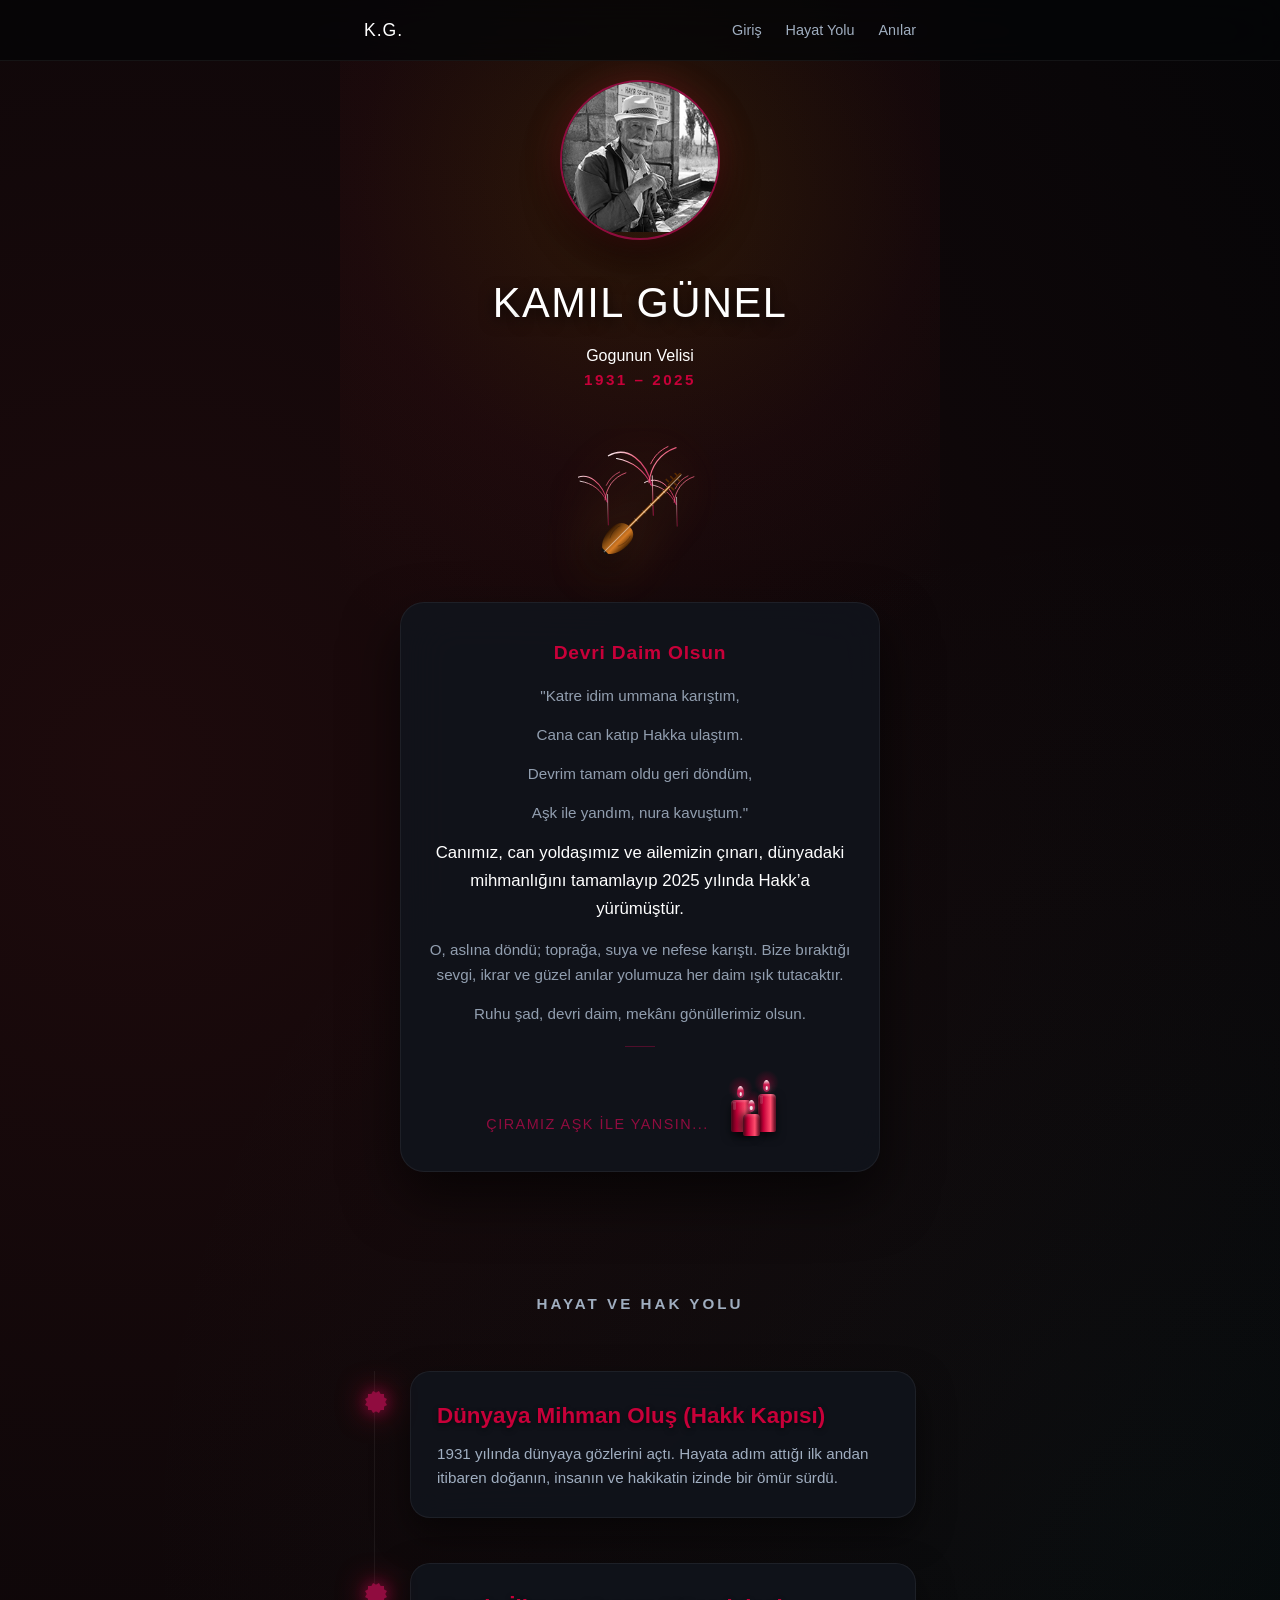
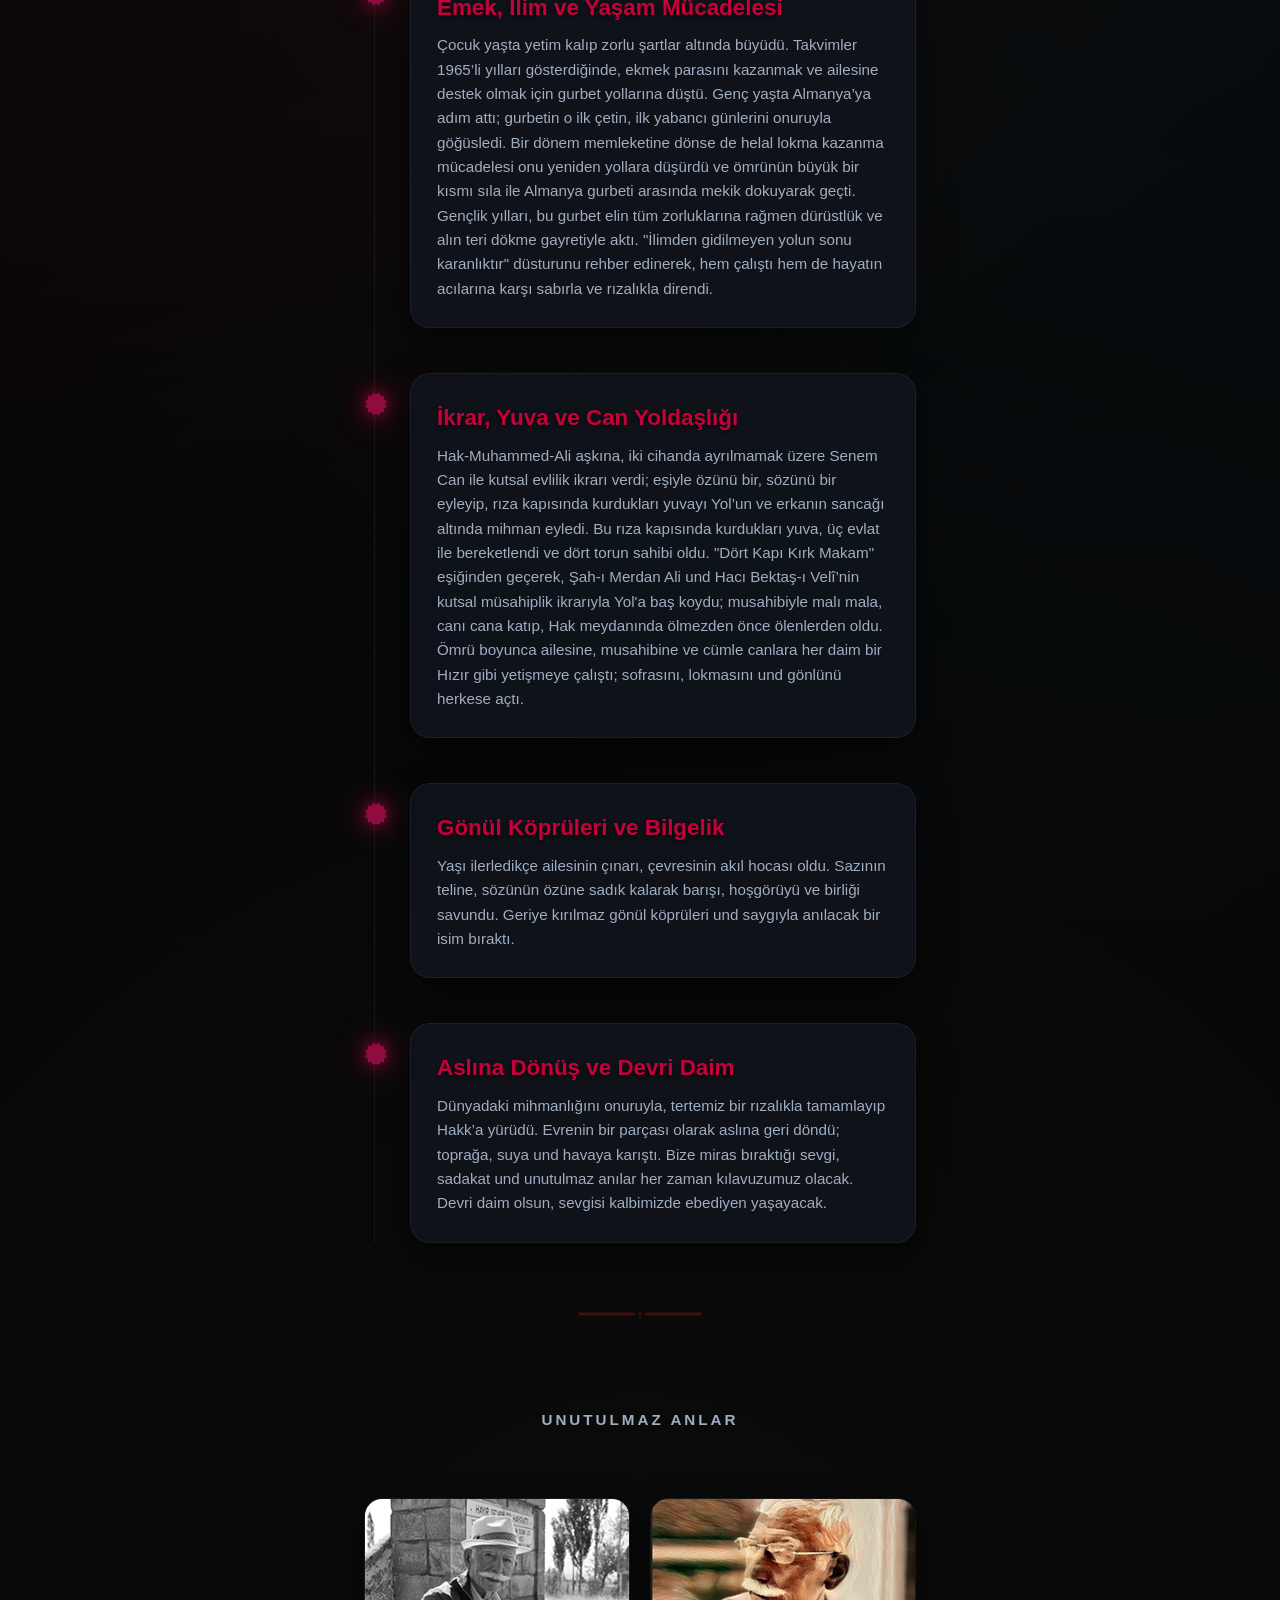
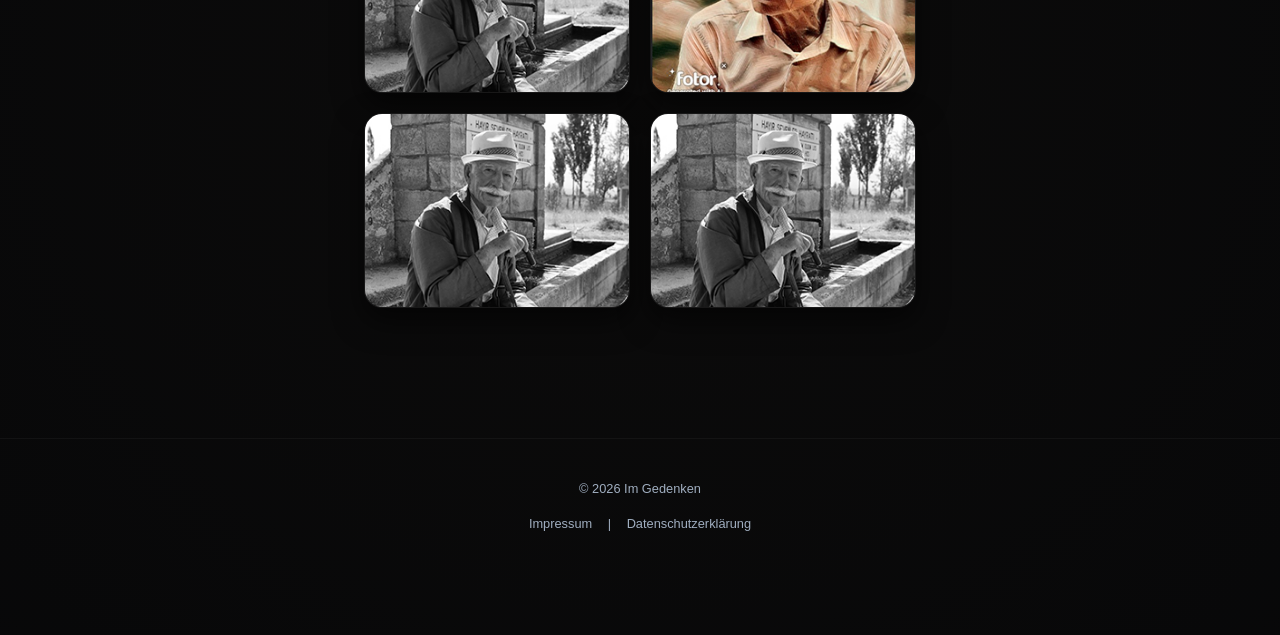
==== gedenken_kg_0203gogu/index.html @ 23360a20 "Add files via upload" ====
﻿<!DOCTYPE html>
<html lang="tr">
<head>
    <meta charset="UTF-8">
    <meta name="viewport" content="width=device-width, initial-scale=1.0">
    <meta name="robots" content="noindex, nofollow">
    <title>Devri Daim Olsun – K.G.</title>
    <link rel="stylesheet" href="style.css">
    <style type="text/css">
        .auto-style1 {
            object-fit: cover;
        }
    </style>
</head>
<body>

<!-- Neues, barrierefreies Navigationsmenü -->
<nav class="memorial-nav" aria-label="Ana Menü">
    <div class="nav-container">
        <!-- Das Logo / Name links -->
        <a href="#" class="nav-logo">K.G.</a>
        
        <!-- Der Menü-Button für Mobilgeräte (Drei Striche) -->
        <button class="menu-toggle" aria-label="Menüyü Aç/Kapat" aria-expanded="false" aria-controls="nav-menu">
            <span class="hamburger-bar"></span>
            <span class="hamburger-bar"></span>
            <span class="hamburger-bar"></span>
        </button>
        
        <!-- Die eigentlichen Menü-Links -->
        <ul id="nav-menu" class="nav-menu">
            <li><a href="#" onclick="closeMenu()">Giriş</a></li>
            <li><a href="#timeline-heading" onclick="closeMenu()">Hayat Yolu</a></li>
            <li><a href="#gallery-heading" onclick="closeMenu()">Anılar</a></li>
        </ul>
    </div>
</nav>

   <!-- Ambient-Light ist rein dekorativ -->
    <div class="cira-ambient-light" aria-hidden="true"></div>

    <header class="memorial-header">
        <div class="profile-frame">
            <img src="Bilder/baba_BW.jpg" alt="K.G.'nin siyah beyaz portre fotoğrafı" class="auto-style1" height="150" width="160">
        </div>
        <h1>K<span lang="de">AMIL </span>G<span lang="de">ÜNEL</span></h1>
		<p><span lang="de">Gogunun Velisi</span></p>
        <p class="dates" aria-label="Yaşam tarihleri: 1931 ile 2025 arası">1931 – 2025</p>

            <!-- HIERHER VERSCHOBEN: Grafik sitzt jetzt mit in der dunklen Box -->
            <div class="baqlama-3d-frame" aria-hidden="true" style="margin: 20px auto;">
              <svg viewBox="0 0 120 160" fill="none" stroke="currentColor" stroke-linecap="round" stroke-linejoin="round">
                <!-- 1. TURNALAR -->
                <g>
                  <g transform="translate(-8, 38) scale(0.4)">
                    <path d="M 10 30 C 45 10, 80 40, 90 85" stroke="url(#kranich-rot-weiss)" stroke-width="2.5" />
                    <path d="M 90 85 C 75 55, 55 40, 25 35" stroke="url(#kranich-rot-weiss)" stroke-width="2" />
                    <path d="M 85 80 C 88 50, 105 25, 135 15" stroke="url(#kranich-rot-weiss)" stroke-width="2" />
                    <path d="M 120 13 C 105 20, 95 30, 88 45" stroke="url(#kranich-rot-weiss)" stroke-width="1.8" />
                    <path d="M 86 65 L 86 145" stroke="url(#kranich-rot-weiss)" stroke-width="2" />
                    <path d="M 91 67 L 93 140" stroke="url(#kranich-rot-weiss)" stroke-width="1.5" />
                  </g>
                  <g transform="translate(60, 42) scale(0.38)">
                    <path d="M 10 30 C 45 10, 80 40, 90 85" stroke="url(#kranich-rot-weiss)" stroke-width="2.5" />
                    <path d="M 90 85 C 75 55, 55 40, 25 35" stroke="url(#kranich-rot-weiss)" stroke-width="2" />
                    <path d="M 85 80 C 88 50, 105 25, 135 15" stroke="url(#kranich-rot-weiss)" stroke-width="2" />
                    <path d="M 120 13 C 105 20, 95 30, 88 45" stroke="url(#kranich-rot-weiss)" stroke-width="1.8" />
                    <path d="M 86 65 L 86 145" stroke="url(#kranich-rot-weiss)" stroke-width="2" />
                    <path d="M 91 67 L 93 140" stroke="url(#kranich-rot-weiss)" stroke-width="1.5" />
                  </g>
                  <g transform="translate(24, 12) scale(0.52)">
                    <path d="M 10 30 C 45 10, 80 40, 90 85" stroke="url(#kranich-rot-weiss)" stroke-width="2.5" />
                    <path d="M 90 85 C 75 55, 55 40, 25 35" stroke="url(#kranich-rot-weiss)" stroke-width="2" />
                    <path d="M 85 80 C 88 50, 105 25, 135 15" stroke="url(#kranich-rot-weiss)" stroke-width="2" />
                    <path d="M 120 13 C 105 20, 95 30, 88 45" stroke="url(#kranich-rot-weiss)" stroke-width="1.8" />
                    <path d="M 86 65 L 86 145" stroke="url(#kranich-rot-weiss)" stroke-width="2" />
                    <path d="M 91 67 L 93 140" stroke="url(#kranich-rot-weiss)" stroke-width="1.5" />
                  </g>
                </g>
                <!-- 2. CURA-HAUPTGRUPPE -->
                <g class="saz-body-group" transform="rotate(45 60 85)">
                  <g class="saz-neck-3d">
                    <rect x="58.5" y="45" width="3" height="55" fill="url(#wood-neck-grad)" stroke="none" />
                    <line x1="58.5" y1="53" x2="61.5" y2="53" stroke="rgba(255,255,255,0.4)" stroke-width="0.8" />
                    <line x1="58.5" y1="61" x2="61.5" y2="61" stroke="rgba(255,255,255,0.4)" stroke-width="0.8" />
                    <line x1="58.5" y1="70" x2="61.5" y2="70" stroke="rgba(255,255,255,0.4)" stroke-width="0.8" />
                    <line x1="58.5" y1="80" x2="61.5" y2="80" stroke="rgba(255,255,255,0.4)" stroke-width="0.8" />
                    <line x1="58.5" y1="91" x2="61.5" y2="91" stroke="rgba(255,255,255,0.4)" stroke-width="0.8" />
                  </g>
                  <g class="saz-head-3d">
                    <path d="M58 30c0.3-0.8 1.5-0.8 1.8 0l0.2 15h-2z" fill="url(#wood-dark-grad)" stroke="none" />
                    <path d="M55 33h3M54 38h3M53 43h3M63 35h-3M64 40h-3M65 45h-3" stroke="var(--rubin-red)" stroke-width="1.5" />
                  </g>
                  <path class="saz-tekne-3d" d="M60 100c-6 0-11.5 4-11.5 14s4.5 20 11.5 20 11.5-10 11.5-20-4.5-14-11.5-14z" fill="url(#wood-body-grad)" stroke="none" />
                  <g class="saz-segments" stroke="rgba(0,0,0,0.35)" stroke-width="0.6">
                    <path d="M53 106c-1.5 3-1.5 10 1.5 15" />
                    <path d="M67 106c1.5 3 1.5 10-1.5 15" />
                  </g>
                  <path class="saz-bridge-3d" d="M57 134h6" stroke="#111111" stroke-width="2" />
                  <g class="saz-strings" stroke="rgba(255, 255, 255, 0.7)" stroke-width="0.35">
                    <line x1="59.7" y1="30" x2="59.7" y2="134" />
                    <line x1="60.0" y1="30" x2="60.0" y2="134" opacity="0.9" />
                    <line x1="60.3" y1="30" x2="60.3" y2="134" />
                  </g>
                </g>
                <!-- 3. GRADIENTS-DEFINITIONEN -->
                <defs>
                  <linearGradient id="kranich-rot-weiss" x1="0%" y1="0%" x2="100%" y2="100%">
                    <stop offset="0%" stop-color="#ffffff" stop-opacity="1" /> 
                    <stop offset="40%" stop-color="#ff6b8b" stop-opacity="0.95" />  
                    <stop offset="100%" stop-color="#a8134a" stroke-opacity="0.9" /> 
                  </linearGradient>
                  <linearGradient id="wood-body-grad" x1="0%" y1="0%" x2="100%" y2="0%">
                    <stop offset="0%" stop-color="#301500" />
                    <stop offset="30%" stop-color="#8a4f13" />
                    <stop offset="65%" stop-color="#d97d24" />
                    <stop offset="100%" stop-color="#4a2400" />
                  </linearGradient>
                  <linearGradient id="wood-neck-grad" x1="0%" y1="0%" x2="100%" y2="0%">
                    <stop offset="0%" stop-color="#5c2c00" />
                    <stop offset="50%" stop-color="#e08b34" />
                    <stop offset="100%" stop-color="#381a00" />
                  </linearGradient>
                  <linearGradient id="wood-dark-grad" x1="0%" y1="0%" x2="100%" y2="0%">
                    <stop offset="0%" stop-color="#1f0a00" />
                    <stop offset="100%" stop-color="#6e3b07" />
                  </linearGradient>
                </defs>
              </svg>
            </div>

      
		<blockquote class="alevi-quote-box">
            <p class="quote-title">Devri Daim Olsun</p>
             <p class="quote-text sub">"Katre idim ummana karıştım,</p>
             <p class="quote-text sub">Cana can katıp Hakka ulaştım.</p>
             <p class="quote-text sub">Devrim tamam oldu geri döndüm,</p>
             <p class="quote-text sub">Aşk ile yandım, nura kavuştum."</p>
             <p class="quote-text">Canımız, can yoldaşımız ve ailemizin çınarı, dünyadaki mihmanlığını tamamlayıp 2025 yılında Hakk’a yürümüştür.</p>
            <p class="quote-text sub">O, aslına döndü; toprağa, suya ve nefese karıştı. Bize bıraktığı sevgi, ikrar ve güzel anılar yolumuza her daim ışık tutacaktır.</p>
            <p class="quote-text sub">Ruhu şad, devri daim, mekânı gönüllerimiz olsun.</p>
            <div class="quote-divider-line" aria-hidden="true"></div>
            <div class="quote-footer-wrapper">
                <span class="quote-footer">Çıramız aşk ile yansın...</span>
                
                <!-- Kerzen sind rein visuell -->
                <div class="triple-cira-container" aria-hidden="true">
                    <div class="cira-candle candle-back-left">
                        <div class="candle-halo"></div>
                        <div class="candle-flame"></div>
                        <div class="candle-wick"></div>
                        <div class="candle-body"><div class="wax-drip"></div></div>
                    </div>
                    <div class="cira-candle candle-back-right">
                        <div class="candle-halo"></div>
                        <div class="candle-flame"></div>
                        <div class="candle-wick"></div>
                        <div class="candle-body"><div class="wax-drip"></div></div>
                    </div>
                    <div class="cira-candle candle-front">
                        <div class="candle-halo"></div>
                        <div class="candle-flame"></div>
                        <div class="candle-wick"></div>
                        <div class="candle-body"></div>
                    </div>
                </div>
            </div>
        </blockquote>
    </header>

    <main class="container">
        <section class="section" aria-labelledby="timeline-heading">
            <h2 id="timeline-heading">Hayat ve Hak yolu</h2>
            <div class="timeline">
                
                <!-- 1. Station -->
                <div class="timeline-item">
                    <div class="12-imam-star" aria-hidden="true"></div>
                    <div class="timeline-year">Dünyaya Mihman Oluş (Hakk Kapısı)</div>
                    <div class="timeline-content">
                        <h3></h3>
                        <p>1931 yılında dünyaya gözlerini açtı. Hayata adım attığı ilk andan itibaren doğanın, insanın ve hakikatin izinde bir ömür sürdü.</p>
                    </div>
                </div>
                
               <!-- 2. Station: Jugend, Werte & Aufbruch  -->
                <div class="timeline-item">
                    <div class="12-imam-star" aria-hidden="true"></div>
                    <div class="timeline-year">Emek, İlim ve Yaşam Mücadelesi</div>
                    <div class="timeline-content">
                        <h3></h3>
                        <p>Çocuk yaşta yetim kalıp zorlu şartlar altında büyüdü. Takvimler 1965’li yılları gösterdiğinde, ekmek parasını kazanmak ve ailesine destek olmak için gurbet yollarına düştü. Genç yaşta Almanya’ya adım attı; gurbetin o ilk çetin, ilk yabancı günlerini onuruyla göğüsledi. Bir dönem memleketine dönse de helal lokma kazanma mücadelesi onu yeniden yollara düşürdü ve ömrünün büyük bir kısmı sıla ile Almanya gurbeti arasında mekik dokuyarak geçti. Gençlik yılları, bu gurbet elin tüm zorluklarına rağmen dürüstlük ve alın teri dökme gayretiyle aktı. "İlimden gidilmeyen yolun sonu karanlıktır" düsturunu rehber edinerek, hem çalıştı hem de hayatın acılarına karşı sabırla ve rızalıkla direndi.</p>
                    </div>
                </div>

                 <!-- 3. Station: Ehe & Familie  -->
                <div class="timeline-item">
                    <div class="12-imam-star" aria-hidden="true"></div>
                    <div class="timeline-year">İkrar, Yuva ve Can Yoldaşlığı</div>
                    <div class="timeline-content">
                        <h3></h3>
                        <p>Hak-Muhammed-Ali aşkına, iki cihanda ayrılmamak üzere Senem Can ile kutsal evlilik ikrarı verdi; eşiyle özünü bir, sözünü bir eyleyip, rıza kapısında kurdukları yuvayı Yol’un ve erkanın sancağı altında mihman eyledi. Bu rıza kapısında kurdukları yuva, üç evlat ile bereketlendi <span lang="de">ve dört torun sahibi oldu</span>. "Dört Kapı Kırk Makam" eşiğinden geçerek, Şah-ı Merdan Ali und Hacı Bektaş-ı Velî’nin kutsal müsahiplik ikrarıyla Yol'a baş koydu; musahibiyle malı mala, canı cana katıp, Hak meydanında ölmezden önce ölenlerden oldu. Ömrü boyunca ailesine, musahibine ve cümle canlara her daim bir Hızır gibi yetişmeye çalıştı; sofrasını, lokmasını und gönlünü herkese açtı.</p>
                    </div>
                </div>
                
                <!-- 4. Station: Das Alter & Weisheit -->
                <div class="timeline-item">
                    <div class="12-imam-star" aria-hidden="true"></div>
                    <div class="timeline-year">Gönül Köprüleri ve Bilgelik</div>
                    <div class="timeline-content">
                        <h3></h3>
                        <p>Yaşı ilerledikçe ailesinin çınarı, çevresinin akıl hocası oldu. Sazının teline, sözünün özüne sadık kalarak barışı, hoşgörüyü ve birliği savundu. Geriye kırılmaz gönül köprüleri und saygıyla anılacak bir isim bıraktı.</p>
                    </div>
                </div>

                <!-- 5. Station: Abschied / Heimkehr -->
                <div class="timeline-item">
                    <div class="12-imam-star" aria-hidden="true"></div>
                    <div class="timeline-year">Aslına Dönüş ve Devri Daim</div>
                    <div class="timeline-content">
                        <h3></h3>
                        <p>Dünyadaki mihmanlığını onuruyla, tertemiz bir rızalıkla tamamlayıp Hakk’a yürüdü. Evrenin bir parçası olarak aslına geri döndü; toprağa, suya und havaya karıştı. Bize miras bıraktığı sevgi, sadakat und unutulmaz anılar her zaman kılavuzumuz olacak. Devri daim olsun, sevgisi kalbimizde ebediyen yaşayacak.</p>
                    </div>
                </div>

            </div>
        </section>

        <!-- Für Screenreader ausgeblendet -->
        <div class="zulfikar-divider" aria-hidden="true">
            <svg viewBox="0 0 100 10" fill="currentColor">
                <path d="M5 4h40l2 1-2 1H5l2-1-2-1zm90 0H55l-2 1 2 1h40l-2-1 2-1zM50 2l1 3-1 3-1-3 1-3z"/>
            </svg>
        </div>

        <section class="section" aria-labelledby="gallery-heading">
            <h2 id="gallery-heading">Unutulmaz Anlar</h2>
            <div class="gallery">
                <img src="Bilder/baba_BW.jpg" alt="K.G.'nin portrait fotoğrafı" width="300" height="260" onclick="openLightbox(this.src)" role="button" tabindex="0" loading="lazy">
                <img src="Bilder/baba_profil.jpg" alt="Aile albümünden bir hatıra fotoğrafı" width="300" height="260" onclick="openLightbox(this.src)" role="button" tabindex="0" loading="lazy">
                <img src="Bilder/baba_BW.jpg" alt="K.G.'nin bir diğer anı fotoğrafı" width="300" height="260" onclick="openLightbox(this.src)" role="button" tabindex="0" loading="lazy">
                <img src="Bilder/baba_BW.jpg" alt="Gülümserken çekilmiş bir fotoğrafı" width="300" height="260" onclick="openLightbox(this.src)" role="button" tabindex="0" loading="lazy">
            </div>
        </section>
    </main>

    <!-- Lightbox für die Galeriebilder -->
    <div id="lightbox" class="lightbox" onclick="closeLightbox()" role="dialog" aria-hidden="true">
        <span class="close-btn" role="button" aria-label="Schließen">&times;</span>
        <img id="lightbox-img" src="" alt="Großansicht des Fotos">
    </div>

    <!-- Fußzeile -->
    <footer class="memorial-footer">
        <p>&copy; 2026 Im Gedenken</p>
        <div class="footer-links">
            <a href="impressum.html">Impressum</a> | <a href="datenschutz.html">Datenschutzerklärung</a>
        </div>
    </footer>

    <!-- Einbindung der JS-Steuerung für Mobilmenü & Lightbox -->
    <script src="script.js"></script>

</body>
</html>
---- gedenken_kg_0203gogu/style.css ----
﻿/* ==========================================================================
   1. GLOBALE VARIABLEN & BASICS (Kosmisches Seelenlicht-Konzept)
   ========================================================================== */
:root {
    --bg-deep: #040507;        /* Unendlicher Raum / Kosmos */
    --text-light: #ffffff;     /* Reines Seelenlicht */
    --text-grey: #a0aec0;      /* Ash-Grey */
    --rubin-red: #900c3f;      /* Würdevolles, tiefes Weinrot (Burgunder) */
    --cira-gold: #c70039;      /* Glühendes Dunkelrot */
    --card-bg-fixed: rgba(16, 20, 28, 0.88);
    --border-fixed: rgba(255, 255, 255, 0.06);
}

* { 
    box-sizing: border-box; 
    margin: 0; 
    padding: 0; 
}

body {
    font-family: -apple-system, BlinkMacSystemFont, "Segoe UI", Roboto, sans-serif;
    background-color: var(--bg-deep);
    background-image: 
        radial-gradient(circle at 10% 20%, rgba(211, 47, 47, 0.12) 0%, transparent 45%),   
        radial-gradient(circle at 90% 40%, rgba(49, 151, 149, 0.05) 0%, transparent 40%),  
        radial-gradient(circle at 50% 85%, rgba(156, 124, 85, 0.05) 0%, transparent 50%);  
    color: var(--text-light);
    line-height: 1.6;
    padding-bottom: 60px;
    overflow-x: hidden;
    -webkit-font-smoothing: antialiased;
}

.container { 
    max-width: 600px; 
    margin: 0 auto; 
    padding: 0 24px; 
}

/* Hintergrund-Glühen */
.cira-ambient-light {
    position: absolute; 
    top: 0; 
    left: 50%; 
    transform: translateX(-50%); 
    width: 100%; 
    max-width: 600px; 
    height: 750px;
    background: radial-gradient(circle at 50% 25%, rgba(255, 145, 0, 0.12) 0%, rgba(211, 47, 47, 0.05) 45%, transparent 80%);
    pointer-events: none; 
    z-index: 0; 
    animation: ciraFlameBreathe 4s infinite alternate ease-in-out;
}

@keyframes ciraFlameBreathe {
    0% { opacity: 0.75; }
    100% { opacity: 1; }
}

/* ==========================================================================
   2. MEMORIAL HEADER & PROFILE
   ========================================================================== */
.memorial-header { 
    text-align: center; 
    padding: 80px 24px 40px; 
    position: relative; 
    z-index: 1; 
}

.profile-frame {
    width: 160px; 
    height: 160px; 
    margin: 0 auto 30px; 
    border-radius: 50%; 
    overflow: hidden; 
    border: 2px solid var(--rubin-red);
    box-shadow: 0 0 35px rgba(211, 47, 47, 0.3), 0 15px 35px rgba(0,0,0,0.9);
}

.profile-img { 
    width: 100%; 
    height: 100%; 
    object-fit: cover; 
}

h1 { 
    font-size: 2.6rem; 
    font-weight: 300; 
    letter-spacing: 1.5px; 
    margin-bottom: 6px; 
    text-shadow: 0 4px 15px rgba(0,0,0,0.8); 
}

.dates { 
    font-size: 0.95rem; 
    color: var(--cira-gold); 
    font-weight: 600; 
    letter-spacing: 2.5px; 
    margin-bottom: 35px; 
    text-transform: uppercase; 
}

/* ==========================================================================
   3. SAZ-SKIZZE (BAĞLAMA) PLASTISCHES DESIGN
   ========================================================================== */
.baqlama-3d-frame {
    width: 125px;  
    height: 155px; 
    margin: 0 auto 25px;
    position: relative;
    filter: drop-shadow(-10px 14px 18px rgba(0, 0, 0, 0.85)) 
            drop-shadow(0 0 25px rgba(217, 125, 36, 0.35));
    opacity: 0.98;
    animation: saz3DBreathe 6s infinite alternate ease-in-out;
}

.saz-head-3d path {
    stroke: #5c2c00 !important;
}



/* ==========================================================================
 4. TURNALAR-EFFEKTE (JAPANISCHE KRANICHE - STARR & PERFEKT AUSBALANCIERT)
 ========================================================================== */
.turnalar-3d {
  /* Skalierung auf 0.45 – so wirken die grazilen Vögel filigran und edel */
  transform: scale(0.45);
  transform-origin: center top;
  
  /* Sanfter Gold-Dunkelrot-Schatten für die Einbettung in den Kosmos-Hintergrund */
  filter: drop-shadow(0 0 10px rgba(255, 170, 0, 0.22))
          drop-shadow(0 6px 14px rgba(0, 0, 0, 0.9));
}

/* Linker Kranich: Dezente Deckkraft für den Hintergrundvogel */
.kranich-links {
  opacity: 0.65;
}

/* Rechter Kranich: Mittlere Deckkraft für die räumliche Tiefe */
.kranich-rechts {
  opacity: 0.85;
}

/* Mittlerer Kranich: Volle Sichtbarkeit an der Spitze der Formation */
.kranich-mitte {
  opacity: 1;
}


/* ==========================================================================
   5. GEDENKBOX & GLASSMORPHISMUS
   ========================================================================== */
.alevi-quote-box {
    color: var(--text-light); 
    font-size: 1.05rem; 
    max-width: 480px; 
    margin: 0 auto; 
    padding: 35px 26px;
    background-color: var(--card-bg-fixed);
    -webkit-backdrop-filter: blur(25px); 
    backdrop-filter: blur(25px);
    border-radius: 24px; 
    border: 1px solid var(--border-fixed);
    box-shadow: 0 25px 55px rgba(0,0,0,0.6); 
    position: relative;
}

.quote-title { 
    font-weight: 600; 
    color: var(--cira-gold); 
    margin-bottom: 14px; 
    letter-spacing: 0.8px; 
    font-size: 1.2rem; 
    text-align: center;
}

.quote-text { 
    margin-bottom: 14px; 
    font-weight: 300; 
    line-height: 1.65; 
    text-align: center; 
}

.quote-text.sub { 
    font-size: 0.95rem; 
    color: var(--text-grey); 
    opacity: 0.9; 
}

.quote-divider-line { 
    width: 30px; 
    height: 1px; 
    background-color: var(--rubin-red); 
    margin: 20px auto; 
    opacity: 0.5; 
}

.quote-footer { 
    font-weight: 500; 
    letter-spacing: 1.5px; 
    color: var(--rubin-red); 
    text-transform: uppercase; 
    font-size: 0.9rem; 
}

.quote-footer-wrapper {
    display: flex;
    align-items: flex-end;
    justify-content: center;
    gap: 20px; 
    margin-top: 25px;
}

/* ==========================================================================
   6. DREIDIMENSIONALE ÇIRA-STUMPENKERZEN & KOMPLEXES FLACKERN
   ========================================================================== */
.triple-cira-container {
    position: relative;
    width: 65px;   
    height: 60px;  
    margin-bottom: 4px;
}

.cira-candle {
    position: absolute;
    display: flex;
    flex-direction: column;
    align-items: center;
    bottom: 0;
}

.candle-back-left { left: 2px; z-index: 1; }
.candle-back-left .candle-body { width: 20px; height: 32px; }

.candle-back-right { right: 18px; z-index: 2; }
.candle-back-right .candle-body { width: 18px; height: 38px; }

.candle-front { left: 14px; bottom: -4px; z-index: 3; }
.candle-front .candle-body {
    width: 17px;
    height: 22px;
    box-shadow: -3px 0 8px rgba(0, 0, 0, 0.7), inset 0 2px 3px rgba(255,255,255,0.15);
}

.candle-body {
    background: linear-gradient(90deg, #3a0010 0%, var(--cira-gold) 30%, #ff4d6d 70%, #4a0014 100%);
    border-radius: 4px 4px 2px 2px;
    position: relative;
    box-shadow: inset 0 2px 2px rgba(255,255,255,0.2), 0 4px 10px rgba(0,0,0,0.6);
}

.wax-drip {
    position: absolute;
    top: 2px;
    left: 2px;
    width: 3px;
    height: 8px;
    background: rgba(255, 255, 255, 0.15);
    border-radius: 0 0 2px 2px;
}

.candle-wick {
    width: 1.5px;
    height: 3px;
    background-color: #111;
    margin-bottom: -1px;
}

.candle-flame {
    width: 7px;
    height: 12px;
    background: linear-gradient(180deg, #ffffff 0%, var(--cira-gold) 40%, var(--rubin-red) 100%);
    border-radius: 50% 50% 50% 50% / 60% 60% 40% 40%;
    z-index: 5;
    position: relative;
}

.candle-flame::after {
    content: '';
    position: absolute;
    bottom: 15%;
    left: 50%;
    transform: translateX(-50%);
    width: 2.5px;
    height: 4px;
    background: #ffffff;
    border-radius: 50%;
    box-shadow: 0 0 4px #ffffff, 0 0 8px var(--text-light);
    opacity: 0.9;
}

.candle-halo {
    position: absolute;
    top: -10px;
    width: 25px;
    height: 25px;
    background: radial-gradient(circle, rgba(199, 0, 57, 0.35) 0%, transparent 70%);
    pointer-events: none;
    z-index: 4;
}

/* --- Asynchrones Keyframe-Mapping --- */
.candle-back-left .candle-flame { animation: ciraFlickerLeft 0.55s infinite alternate ease-in-out; }
.candle-back-left .candle-halo  { animation: haloPulseLeft 2.2s infinite alternate ease-in-out; }

.candle-back-right .candle-flame { animation: ciraFlickerRight 0.42s infinite alternate ease-in-out; animation-delay: 0.15s; }
.candle-back-right .candle-halo  { animation: haloPulseRight 1.8s infinite alternate ease-in-out; animation-delay: 0.4s; }

.candle-front .candle-flame { animation: ciraFlickerFront 0.68s infinite alternate ease-in-out; animation-delay: -0.2s; }
.candle-front .candle-halo  { animation: haloPulseFront 2.5s infinite alternate ease-in-out; animation-delay: 0.1s; }

@keyframes ciraFlickerLeft {
    0% { transform: skewX(-2deg) scaleY(0.93) scaleX(0.97); filter: drop-shadow(0 0 4px var(--cira-gold)) drop-shadow(0 0 12px rgba(199, 0, 57, 0.4)); }
    100% { transform: skewX(1.5deg) scaleY(1.06) scaleX(0.95); filter: drop-shadow(0 0 7px var(--cira-gold)) drop-shadow(0 0 20px rgba(199, 0, 57, 0.7)); }
}
@keyframes ciraFlickerRight {
    0% { transform: skewX(1deg) scaleY(0.96) scaleX(1.02) scale(-1, 1); filter: drop-shadow(0 0 3px var(--cira-gold)) drop-shadow(0 0 10px rgba(199, 0, 57, 0.5)); }
    100% { transform: skewX(-2.5deg) scaleY(1.08) scaleX(0.92) scale(-1, 1); filter: drop-shadow(0 0 9px var(--cira-gold)) drop-shadow(0 0 22px rgba(199, 0, 57, 0.8)); }
}
@keyframes ciraFlickerFront {
    0% { transform: scale(0.9) skewX(-0.5deg) scaleY(0.97); filter: drop-shadow(0 0 5px var(--cira-gold)) drop-shadow(0 0 15px rgba(199, 0, 57, 0.6)); }
    
    100% { transform: scale(0.9) skewX(0.8deg) scaleY(1.03); filter: drop-shadow(0 0 8px var(--cira-gold)) drop-shadow(0 0 18px rgba(199, 0, 57, 0.75)); }}@keyframes haloPulseLeft { 0% { transform: scale(0.85); opacity: 0.25; } 100% { transform: scale(1.15); opacity: 0.45; } }@keyframes haloPulseRight { 0% { transform: scale(1.2) rotate(5deg); opacity: 0.2; } 100% { transform: scale(0.9) rotate(-5deg); opacity: 0.4; } }@keyframes haloPulseFront { 0% { transform: scale(0.95); opacity: 0.3; } 100% { transform: scale(1.1); opacity: 0.5; } }/* ==========================================================================7. TIMELINE & SEKTIONEN========================================================================== */.section {margin-top: 80px;position: relative;z-index: 1;}h2 {font-size: 0.95rem;font-weight: 700;color: var(--text-grey);margin-bottom: 55px;text-transform: uppercase;letter-spacing: 3px;text-align: center;}.timeline {position: relative;border-left: 1px solid rgba(255, 255, 255, 0.06);padding-left: 35px;margin-left: 10px;}.timeline-item {position: relative;margin-bottom: 45px;background-color: var(--card-bg-fixed);-webkit-backdrop-filter: blur(15px);backdrop-filter: blur(15px);padding: 26px;border-radius: 20px;border: 1px solid var(--border-fixed);box-shadow: 0 15px 35px rgba(0,0,0,0.5);opacity: 0;transform: translateY(30px);transition: all 0.8s cubic-bezier(0.16, 1, 0.3, 1);}.timeline-item.visible {opacity: 1;transform: translateY(0);}.timeline-year {font-size: 1.4rem;font-weight: 800;color: var(--cira-gold);margin-bottom: 8px;text-shadow: 0 2px 5px rgba(0,0,0,0.5);}/* Wichtig: Sichere CSS-Klassenmaskierung für Zahlenanfänge (.\31 2) */.\31 2-imam-star {position: absolute;left: -43px;top: 22px;width: 16px;height: 16px;background-color: var(--rubin-red);transform: rotate(30deg);box-shadow: 0 0 15px var(--rubin-red), 0 0 30px var(--cira-gold);}.\31 2-imam-star::before, .\31 2-imam-star::after {content: '';position: absolute;top: 0;left: 0;width: 16px;height: 16px;background-color: var(--rubin-red);}.\31 2-imam-star::before { transform: rotate(30deg); }.\31 2-imam-star::after { transform: rotate(60deg); }.timeline-content h3 {font-size: 1.15rem;font-weight: 500;margin-bottom: 8px;}.timeline-content p {font-size: 0.95rem;color: var(--text-grey);}/* ==========================================================================8. TRADITIONELLE DIVIDER & ERINNERUNGS-GALERIE========================================================================== */.zulfikar-divider {width: 140px;margin: 60px auto 20px;color: rgba(213, 47, 47, 0.25);filter: drop-shadow(0 0 5px rgba(213, 47, 47, 0.3));}.gallery {display: grid;grid-template-columns: repeat(2, 1fr);gap: 20px;padding: 10px 0;}.gallery img {width: 100%;height: 195px;object-fit: cover;border-radius: 18px;cursor: pointer;border: 1px solid var(--border-fixed);box-shadow: 0 12px 30px rgba(0,0,0,0.6);transition: all 0.4s cubic-bezier(0.16, 1, 0.3, 1);}.gallery img:hover {transform: translateY(-6px) scale(1.04);z-index: 2;box-shadow: 0 25px 45px rgba(0, 0, 0, 0.8), 0 0 20px rgba(211, 47, 47, 0.2);border-color: rgba(211, 47, 47, 0.4);}/* ==========================================================================9. LIGHTBOX SUITE (Optimierte Steuerung ohne Ruckeln)========================================================================== */.lightbox {position: fixed;top: 0;left: 0;width: 100%;height: 100%;background-color: rgba(3, 4, 6, 0.99);-webkit-backdrop-filter: blur(25px);backdrop-filter: blur(25px);z-index: 1000;display: flex;justify-content: center;align-items: center;padding: 24px;opacity: 0;visibility: hidden;pointer-events: none;transition: opacity 0.4s cubic-bezier(0.16, 1, 0.3, 1), visibility 0.4s cubic-bezier(0.16, 1, 0.3, 1);}.lightbox.open {opacity: 1;visibility: visible;pointer-events: auto;}/* Hier wurde die Spezifität für das Lightbox-Bild optimiert */#lightbox-img {max-width: 100%;max-height: 75vh;border-radius: 24px;box-shadow: 0 40px 90px rgba(0,0,0,0.95);transform: scale(0.95);transition: transform 0.4s cubic-bezier(0.16, 1, 0.3, 1);border: 1px solid rgba(255,255,255,0.1);}.lightbox.open #lightbox-img {transform: scale(1);}.close-btn {position: absolute;top: 25px;right: 30px;color: var(--text-light);font-size: 42px;cursor: pointer;opacity: 0.5;transition: opacity 0.2s, transform 0.2s;user-select: none;}.close-btn:hover {opacity: 1;transform: scale(1.1);}/* ==========================================================================10. MEMORIAL FOOTER & RESPONSIVENESS========================================================================== */.memorial-footer {text-align: center;margin-top: 120px;padding: 40px 24px;font-size: 0.8rem;color: var(--text-grey);border-top: 1px solid rgba(255, 255, 255, 0.04);position: relative;z-index: 1;}.footer-links {margin-top: 15px;}.footer-links a {color: var(--text-grey);text-decoration: none;margin: 0 12px;transition: color 0.3s;}.footer-links a:hover {color: var(--cira-gold);}@media (max-width: 480px) {.gallery {grid-template-columns: 1fr;}.container {padding: 0 16px;}h1 {font-size: 2.1rem;}.timeline {padding-left: 24px;}/* Korrektur des responsiven Versatzes für den Stern */.\31 2-imam-star {left: -32px;}}

/* ==========================================================================
   11. NAVIGATION & HAMBURGER MENÜ (Mobil & Desktop)
   ========================================================================== */
.memorial-nav {
    position: fixed;
    top: 0;
    left: 0;
    width: 100%;
    background-color: rgba(4, 5, 7, 0.8);
    backdrop-filter: blur(20px);
    -webkit-backdrop-filter: blur(20px);
    border-bottom: 1px solid var(--border-fixed);
    z-index: 999;
}

.nav-container {
    max-width: 600px;
    margin: 0 auto;
    padding: 0 24px;
    height: 60px;
    display: flex;
    justify-content: space-between;
    align-items: center;
}

.nav-logo {
    color: var(--text-light);
    text-decoration: none;
    font-size: 1.1rem;
    font-weight: 300;
    letter-spacing: 1px;
}

.nav-menu {
    display: flex;
    list-style: none;
    gap: 24px;
}

.nav-menu a {
    color: var(--text-grey);
    text-decoration: none;
    font-size: 0.9rem;
    transition: color 0.3s ease;
}

.nav-menu a:hover {
    color: var(--cira-gold);
}

/* Stil für den Mobil-Button (Drei Striche) */
.menu-toggle {
    display: none; /* Auf Desktop standardmäßig unsichtbar */
    background: none;
    border: none;
    cursor: pointer;
    flex-direction: column;
    justify-content: space-between;
    width: 22px;
    height: 16px;
    padding: 0;
}

.hamburger-bar {
    width: 100%;
    height: 2px;
    background-color: var(--text-light);
    transition: all 0.3s ease;
    transform-origin: left center;
}

/* ==========================================================================
   MEDIA QUERY FÜR MOBILGERÄTE (Menü-Transformation)
   ========================================================================== */
@media (max-width: 480px) {
    .menu-toggle {
        display: flex; /* Nur auf Mobilgeräten anzeigen */
    }

    .nav-menu {
        position: fixed;
        top: 60px;
        left: 0;
        width: 100%;
        height: calc(100vh - 60px);
        background-color: rgba(4, 5, 7, 0.98);
        flex-direction: column;
        align-items: center;
        justify-content: center;
        gap: 35px;
        transform: translateY(-100%);
        opacity: 0;
        visibility: hidden;
        transition: transform 0.4s cubic-bezier(0.16, 1, 0.3, 1), opacity 0.3s ease;
    }

    .nav-menu a {
        font-size: 1.3rem;
        color: var(--text-light);
    }

    /* Wenn das Menü geöffnet ist (.nav-active) */
    .nav-menu.nav-active {
        transform: translateY(0);
        opacity: 1;
        visibility: visible;
    }

    /* Animation der drei Striche zu einem eleganten "X" bei Aktivierung */
    .menu-toggle.toggle-active .hamburger-bar:nth-child(1) {
        transform: rotate(45deg);
    }
    .menu-toggle.toggle-active .hamburger-bar:nth-child(2) {
        width: 0%;
        opacity: 0;
    }
    .menu-toggle.toggle-active .hamburger-bar:nth-child(3) {
        transform: rotate(-45deg);
    }

    /* Header-Abstand anpassen, damit das fixierte Menü nichts verdeckt */
    .memorial-header {
        padding-top: 120px;
    }
}
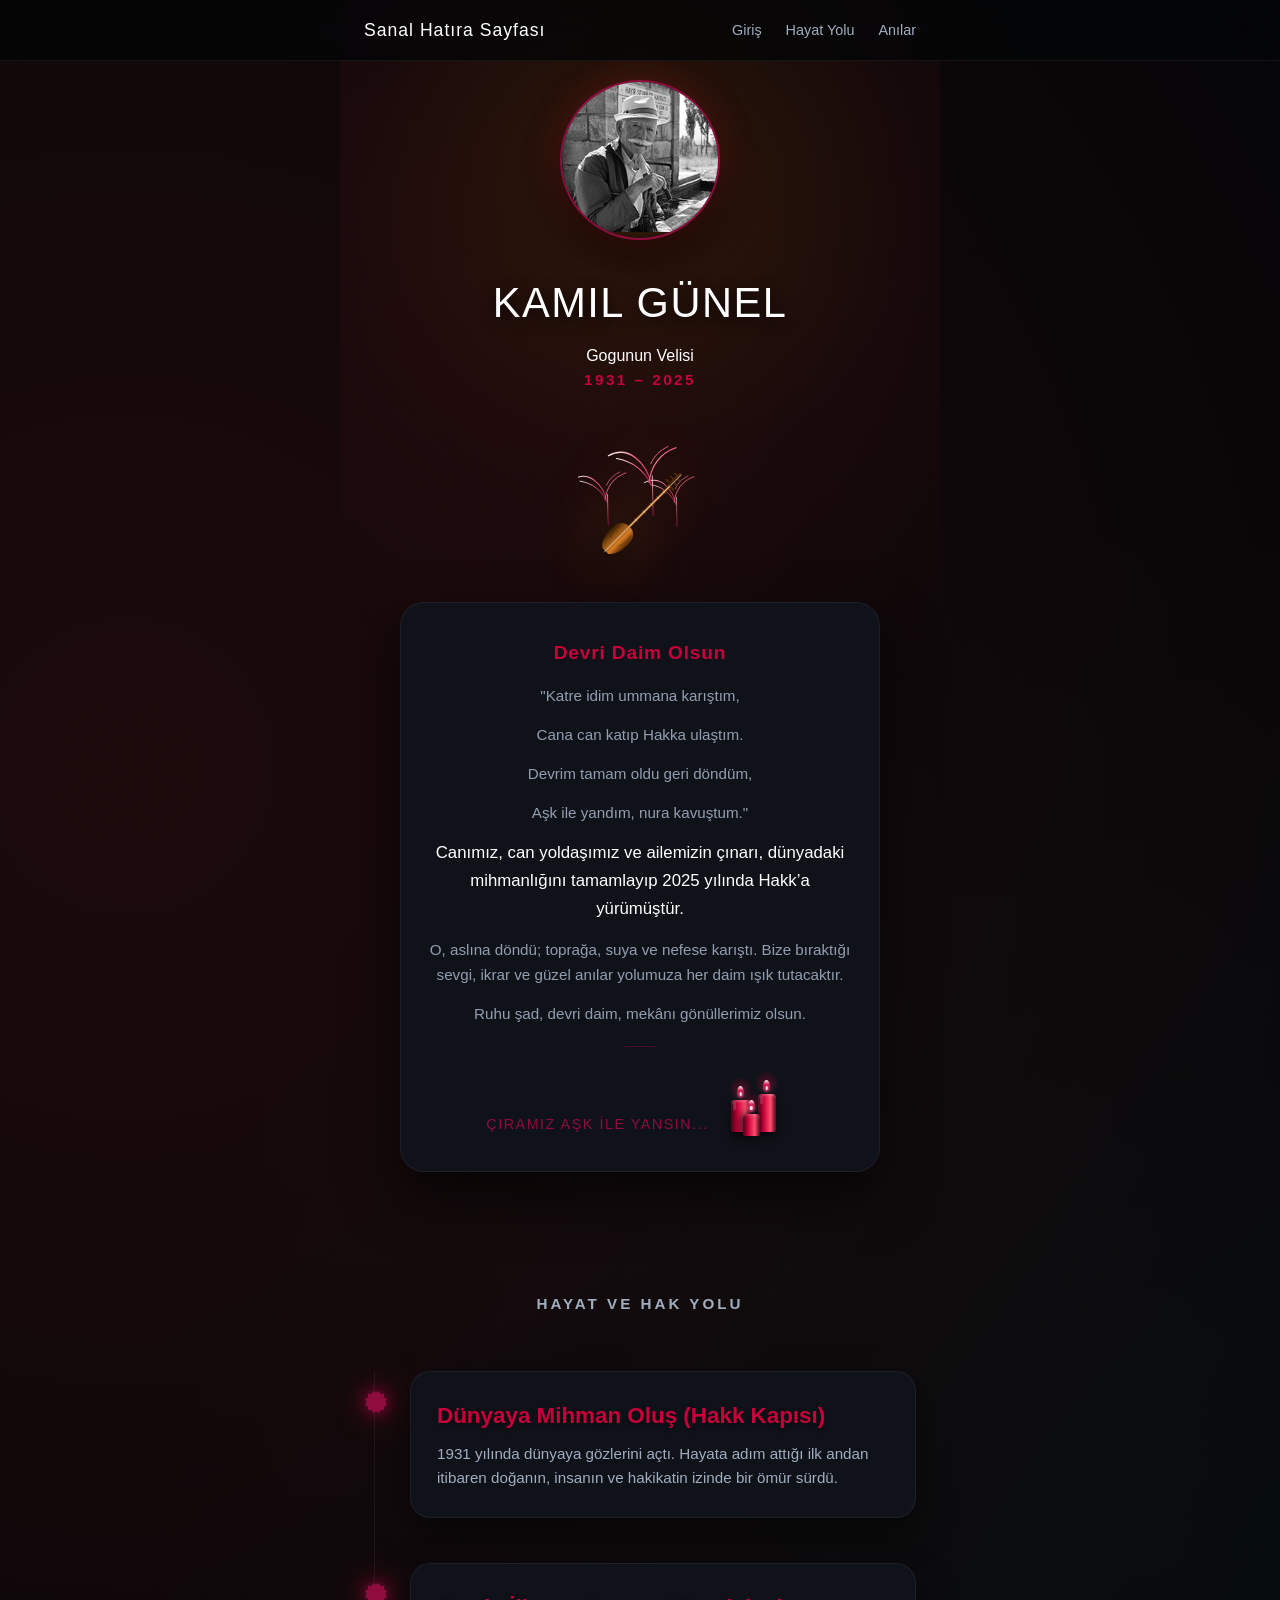
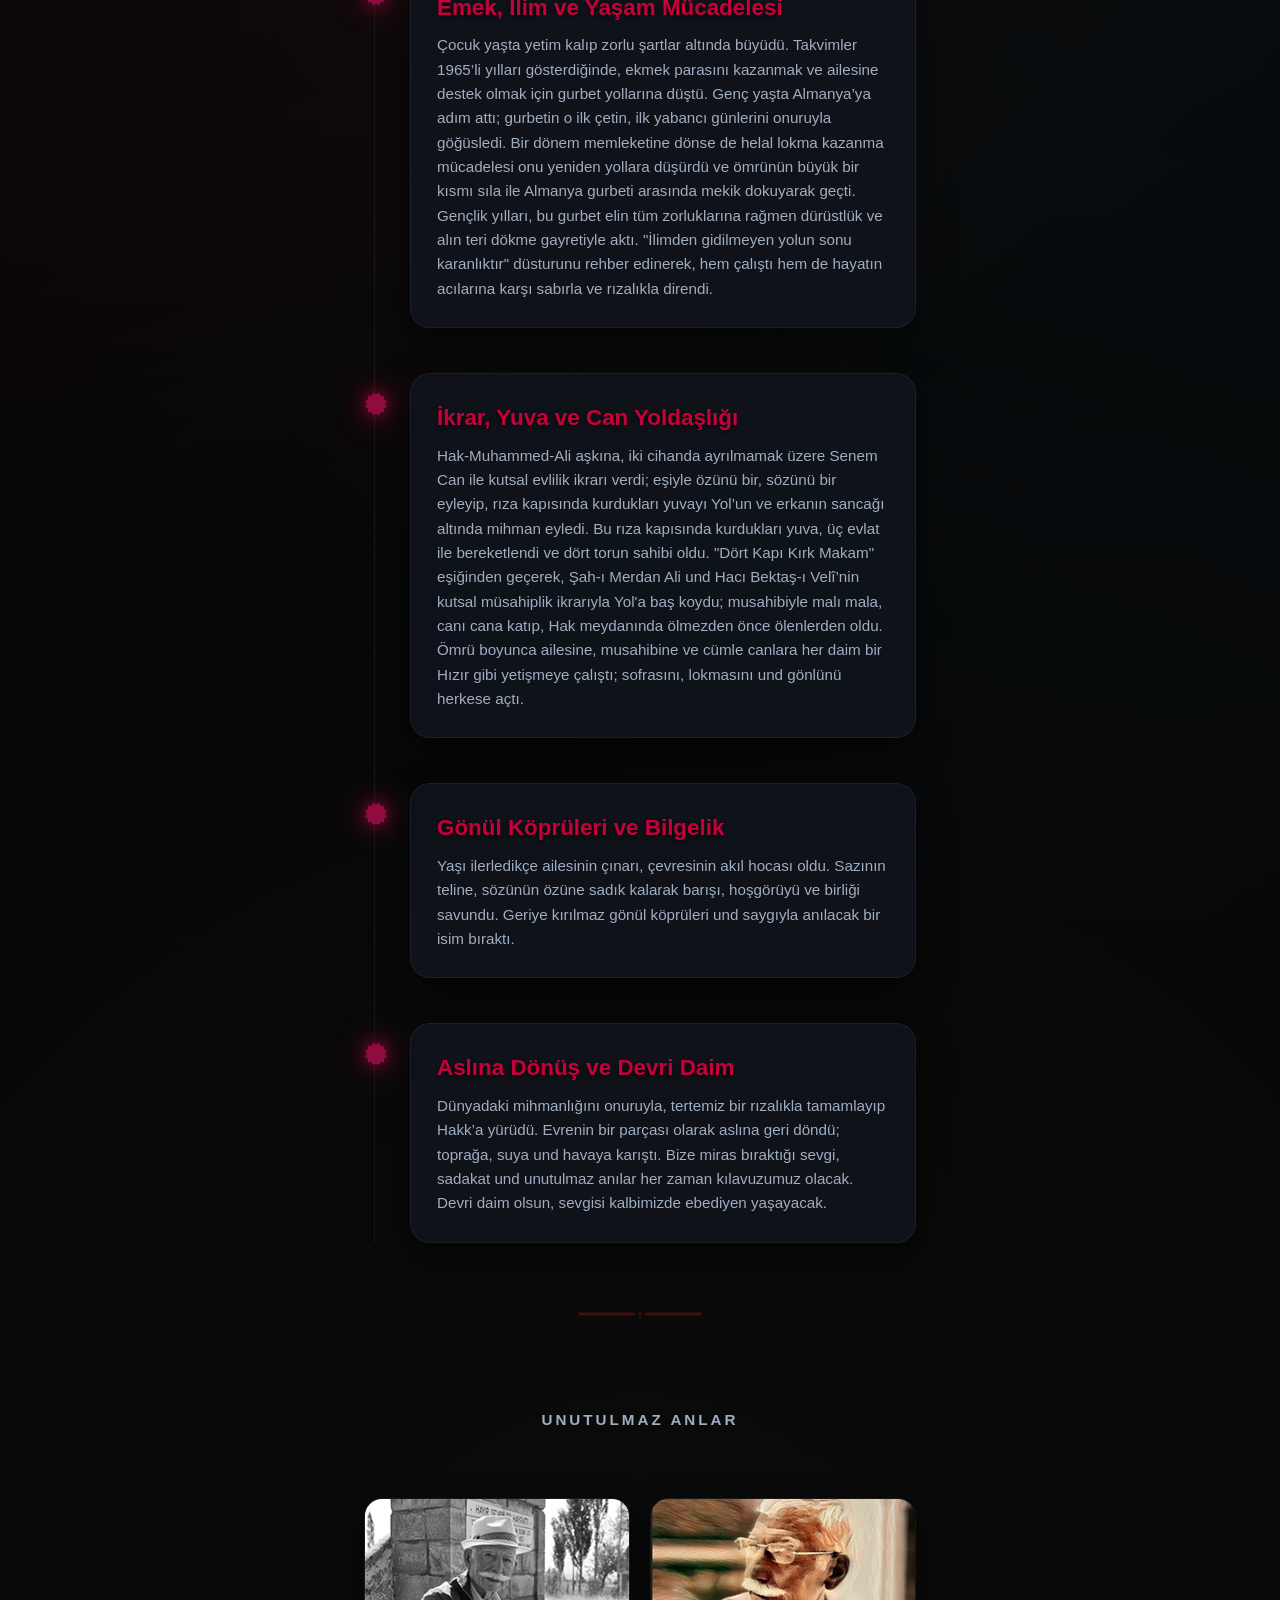
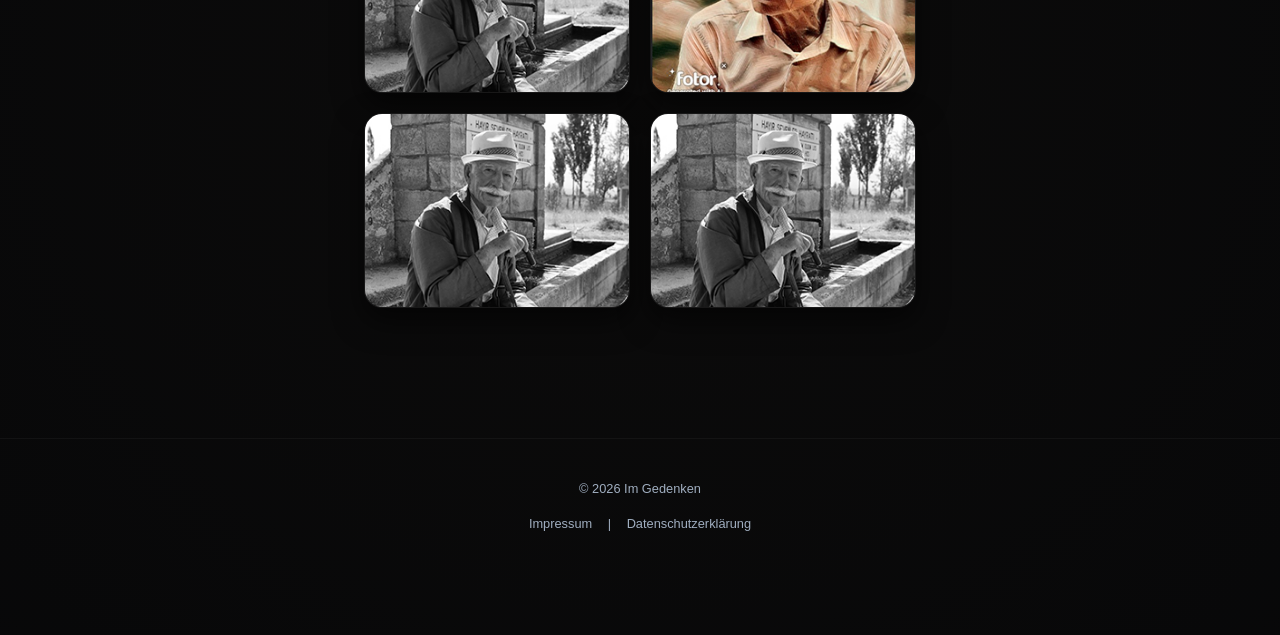
==== commit 1b9011b0: "Update index.html" ====
--- a/gedenken_kg_0203gogu/index.html
+++ b/gedenken_kg_0203gogu/index.html
@@ -18,7 +18,7 @@
 <nav class="memorial-nav" aria-label="Ana Menü">
     <div class="nav-container">
         <!-- Das Logo / Name links -->
-        <a href="#" class="nav-logo">K.G.</a>
+        <a href="#" class="nav-logo">Sanal Hatıra Sayfası</a>
         
         <!-- Der Menü-Button für Mobilgeräte (Drei Striche) -->
         <button class="menu-toggle" aria-label="Menüyü Aç/Kapat" aria-expanded="false" aria-controls="nav-menu">
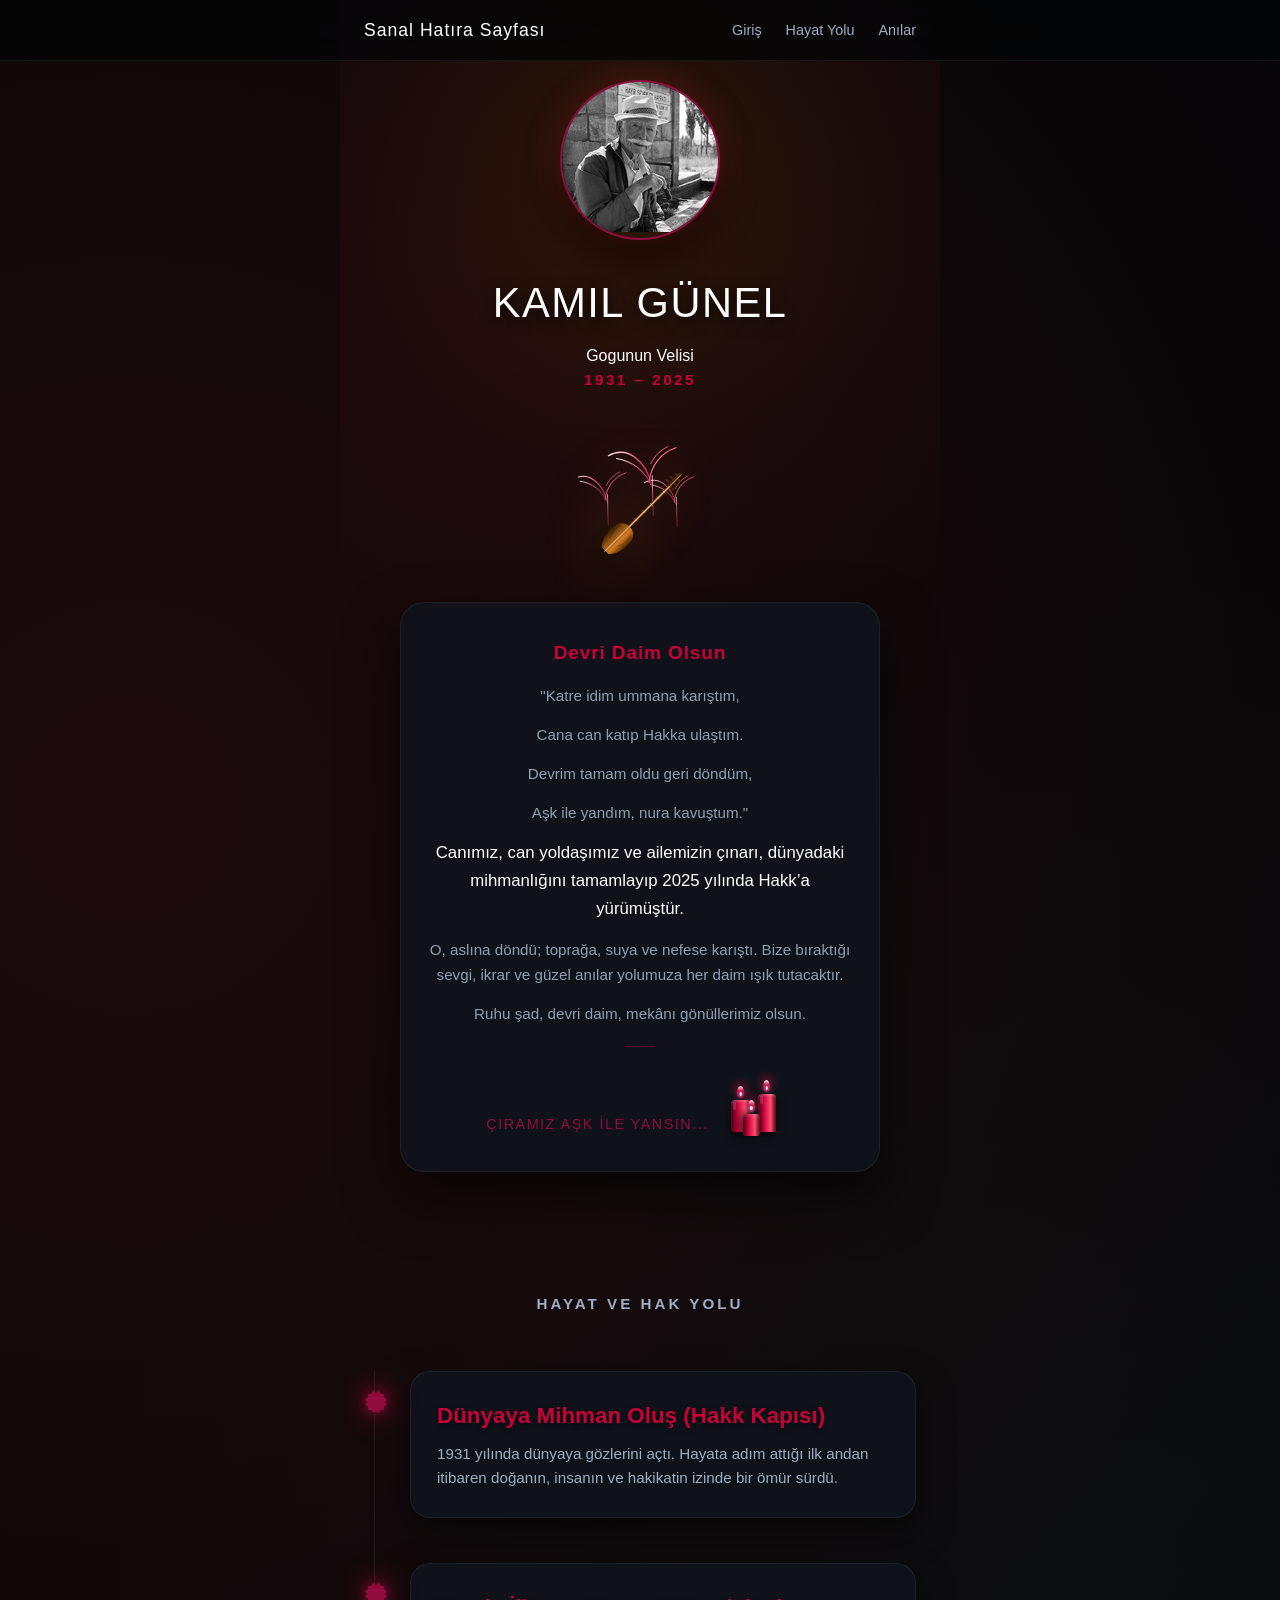
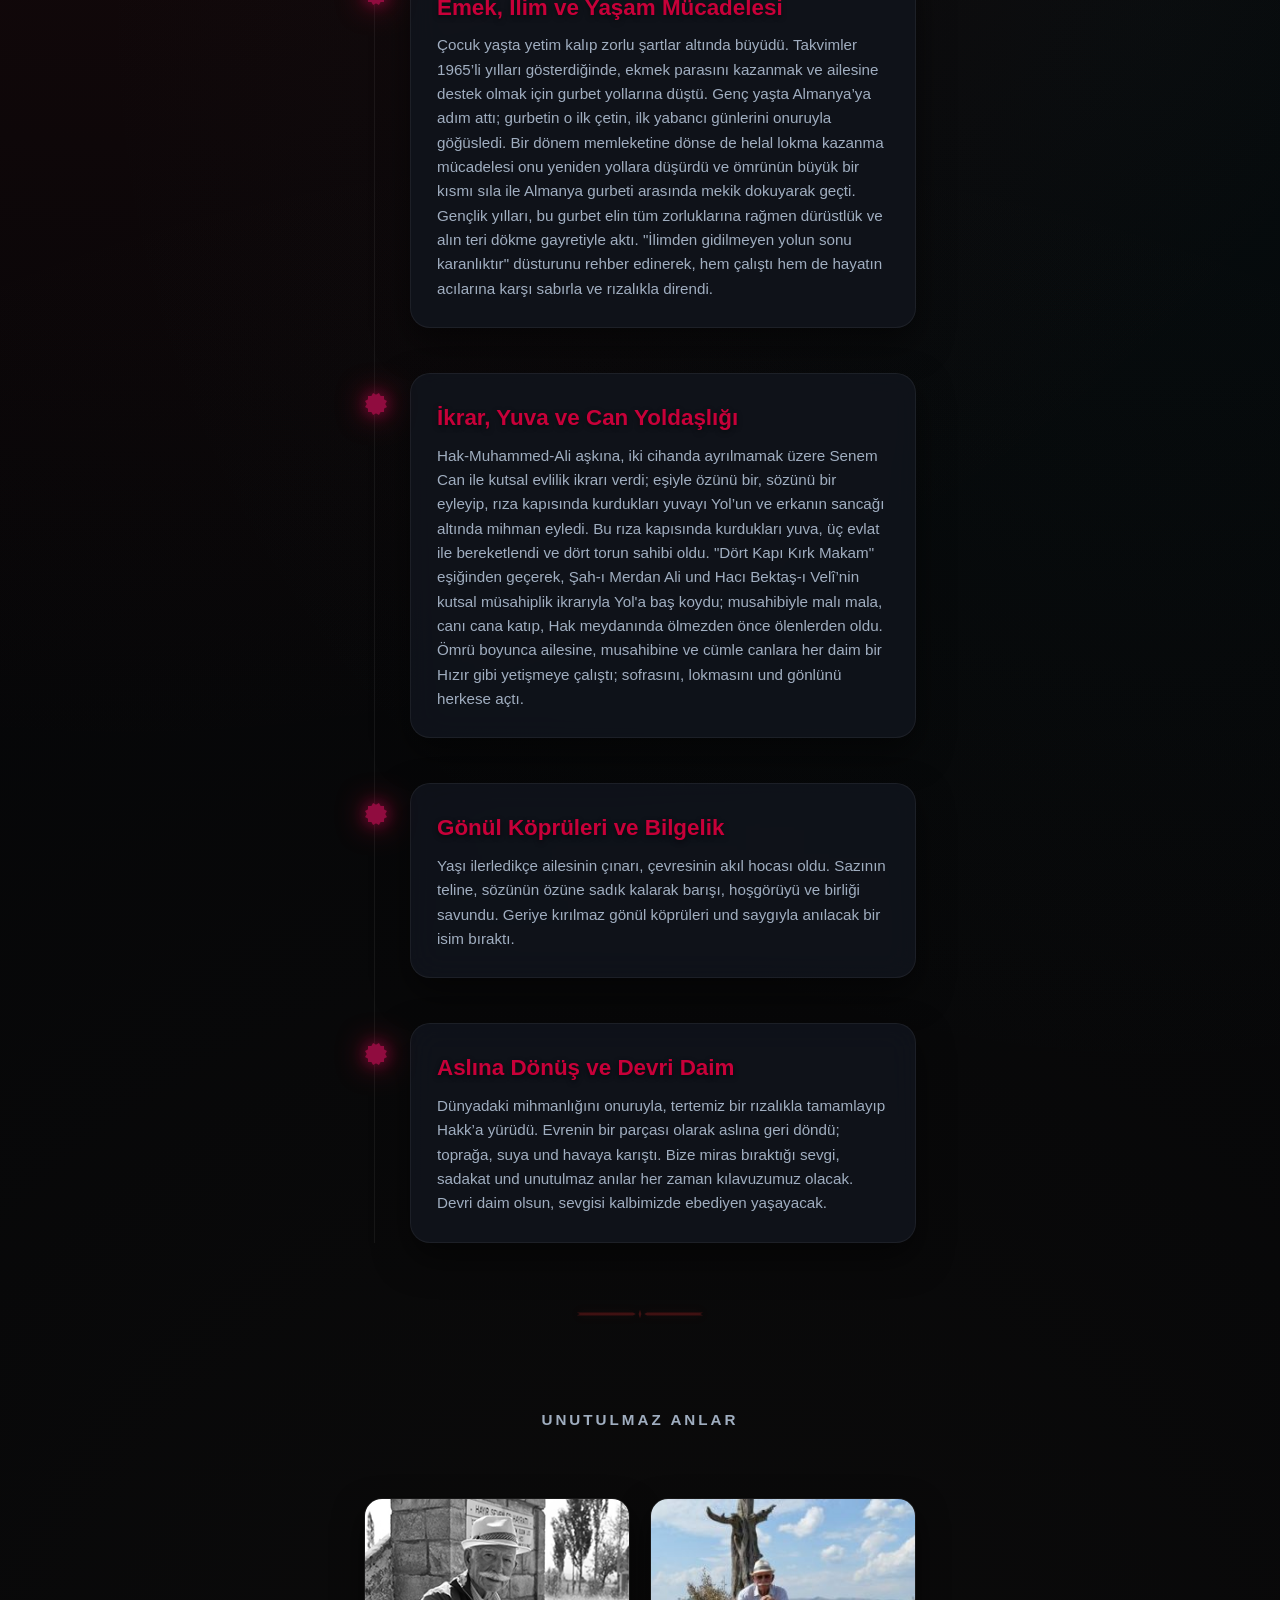
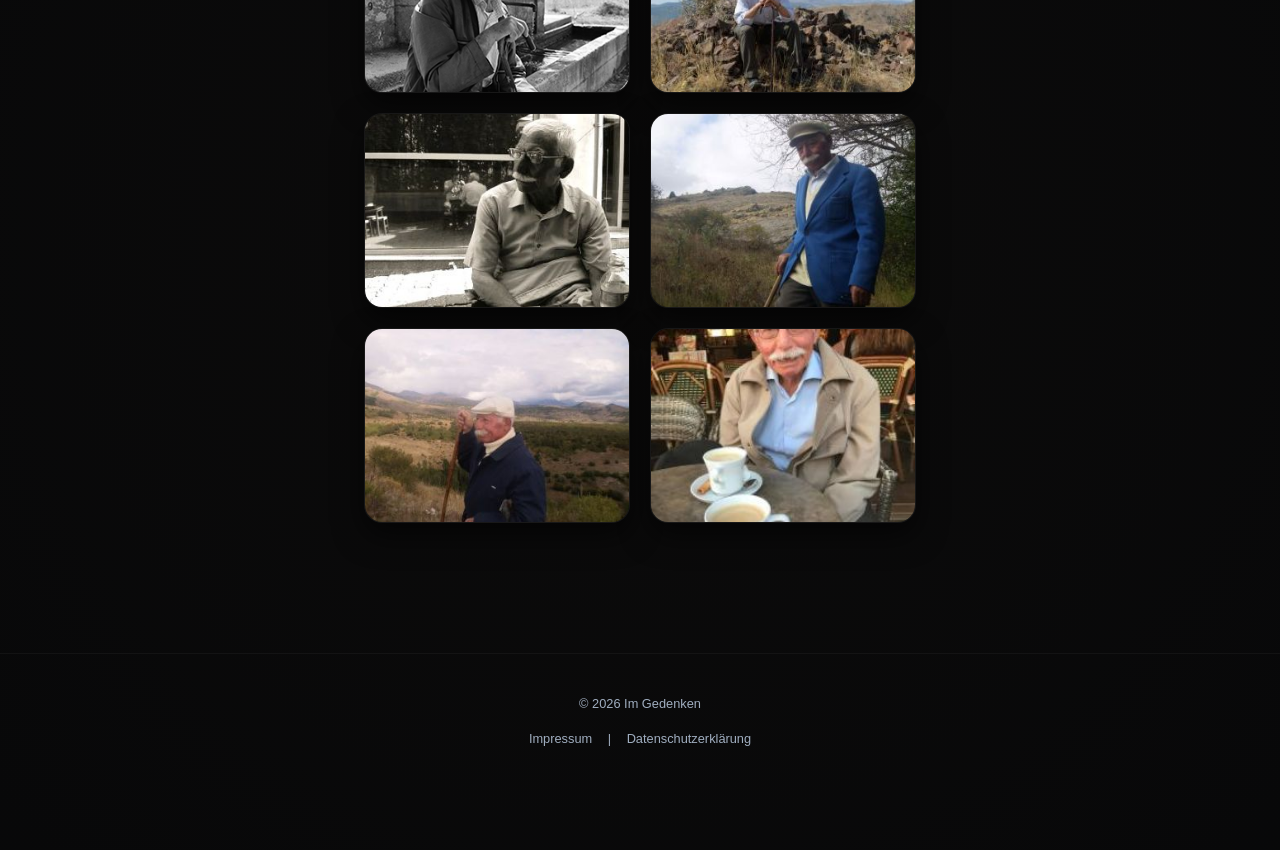
==== commit cf0d6632: "Update index.html" ====
--- a/gedenken_kg_0203gogu/index.html
+++ b/gedenken_kg_0203gogu/index.html
@@ -236,10 +236,12 @@
         <section class="section" aria-labelledby="gallery-heading">
             <h2 id="gallery-heading">Unutulmaz Anlar</h2>
             <div class="gallery">
-                <img src="Bilder/baba_BW.jpg" alt="K.G.'nin portrait fotoğrafı" width="300" height="260" onclick="openLightbox(this.src)" role="button" tabindex="0" loading="lazy">
-                <img src="Bilder/baba_profil.jpg" alt="Aile albümünden bir hatıra fotoğrafı" width="300" height="260" onclick="openLightbox(this.src)" role="button" tabindex="0" loading="lazy">
-                <img src="Bilder/baba_BW.jpg" alt="K.G.'nin bir diğer anı fotoğrafı" width="300" height="260" onclick="openLightbox(this.src)" role="button" tabindex="0" loading="lazy">
-                <img src="Bilder/baba_BW.jpg" alt="Gülümserken çekilmiş bir fotoğrafı" width="300" height="260" onclick="openLightbox(this.src)" role="button" tabindex="0" loading="lazy">
+               <img src="Bilder/baba_BW.jpg" alt="K.G.'nin portrait fotoğrafı" width="300" height="260" onclick="openLightbox(this.src)" role="button" tabindex="0" loading="lazy">
+                <img src="Bilder/baba_1.jpg" alt="K.G.'nin bir diğer anı fotoğrafı" width="300" height="260" onclick="openLightbox(this.src)" role="button" tabindex="0" loading="lazy">
+                <img src="Bilder/baba_2.jpg" alt="K.G.'nin bir diğer anı fotoğrafı" width="300" height="260" onclick="openLightbox(this.src)" role="button" tabindex="0" loading="lazy">
+                <img src="Bilder/baba_3.jpg" alt="K.G.'nin bir diğer anı fotoğrafı" width="300" height="260" onclick="openLightbox(this.src)" role="button" tabindex="0" loading="lazy">
+                <img src="Bilder/baba_4.jpg" alt="K.G.'nin bir diğer anı fotoğrafı" width="300" height="260" onclick="openLightbox(this.src)" role="button" tabindex="0" loading="lazy">
+                <img src="Bilder/baba_5.jpg" alt="K.G.'nin bir diğer anı fotoğrafı" width="300" height="260" onclick="openLightbox(this.src)" role="button" tabindex="0" loading="lazy" style="height: 195px">
             </div>
         </section>
     </main>
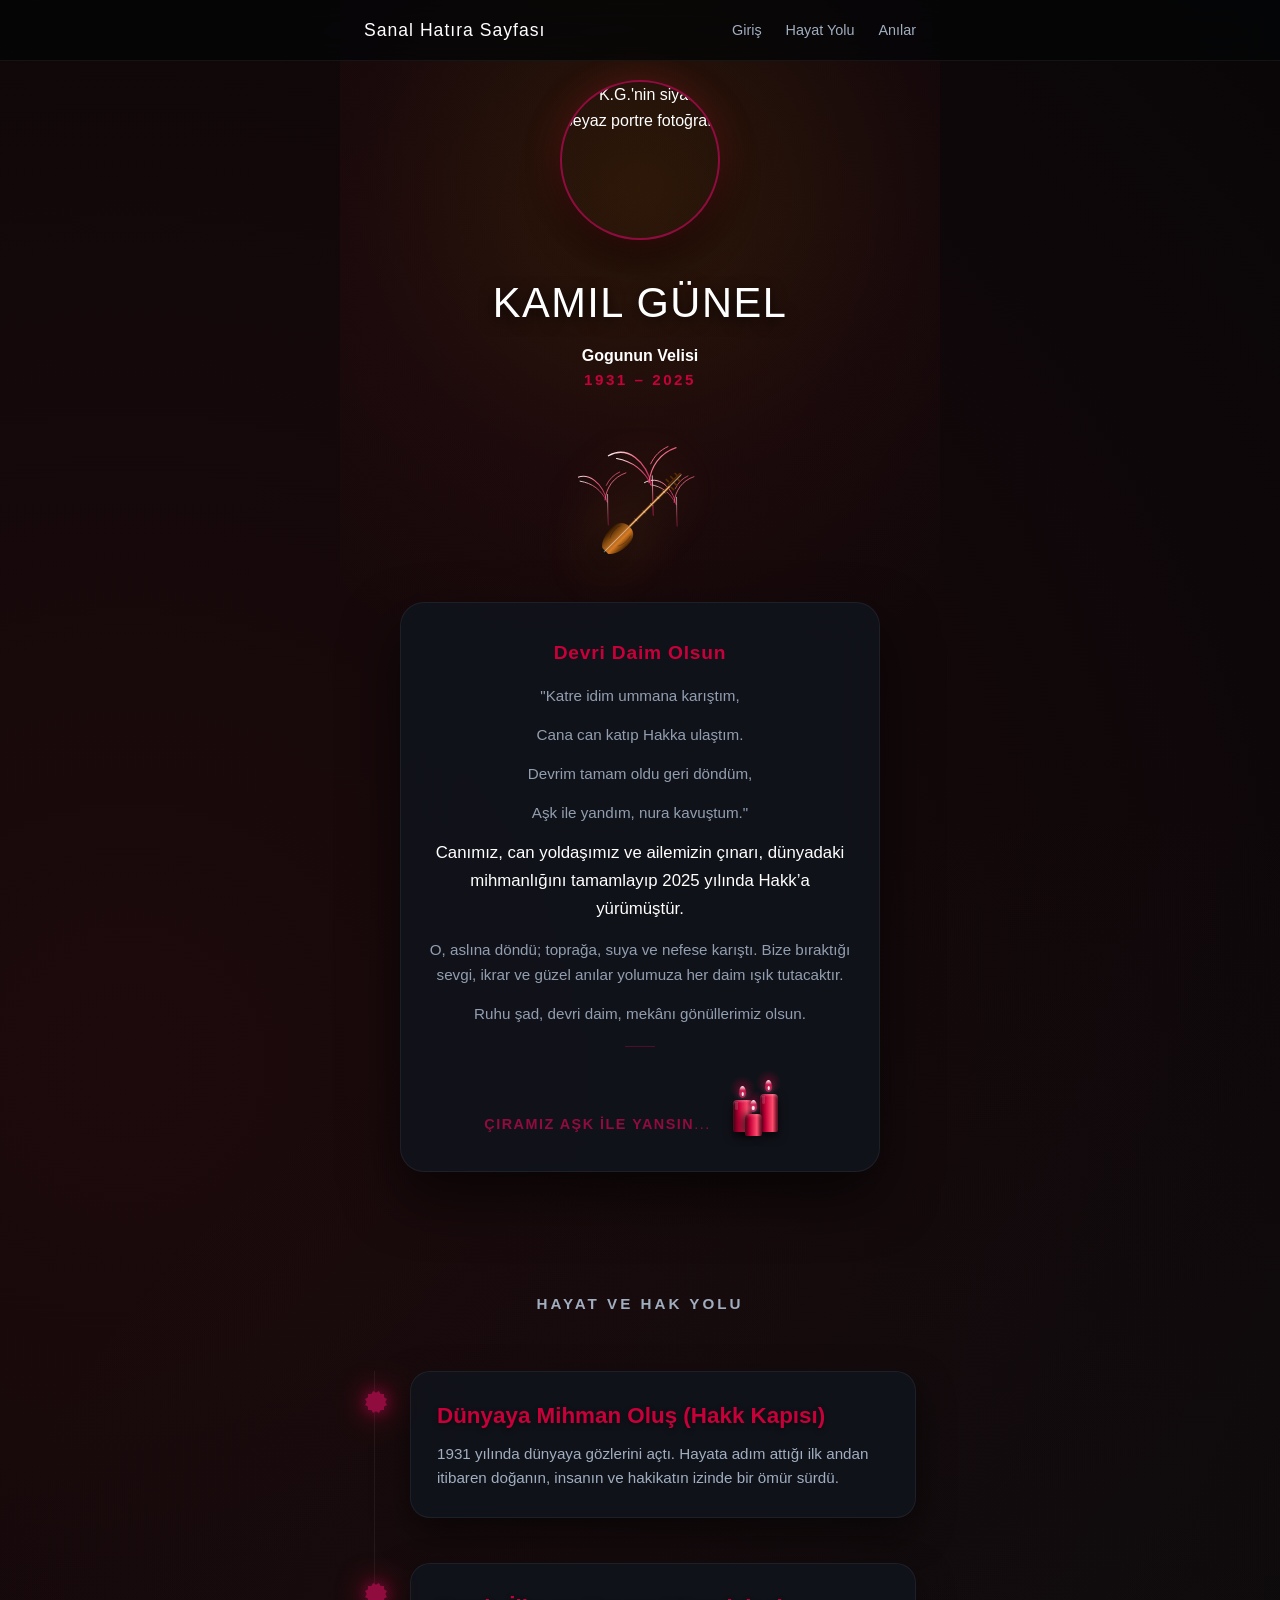
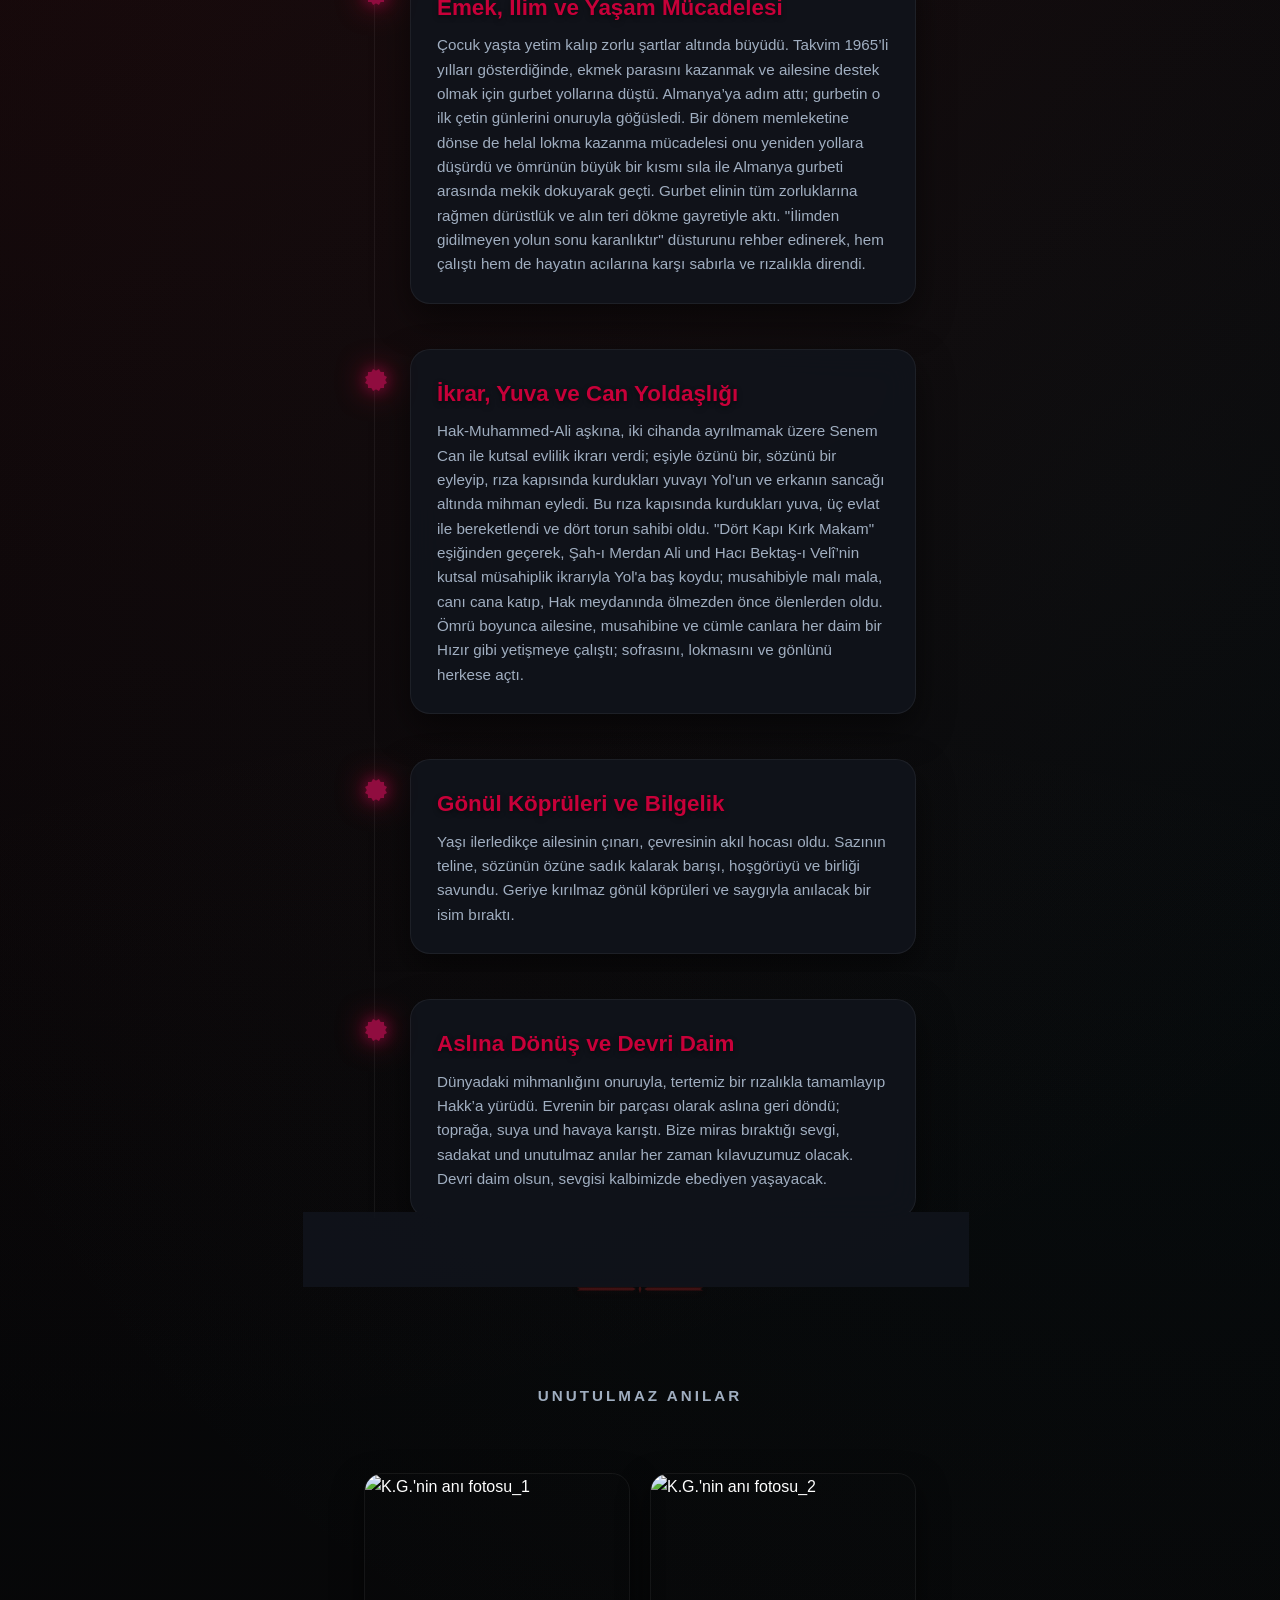
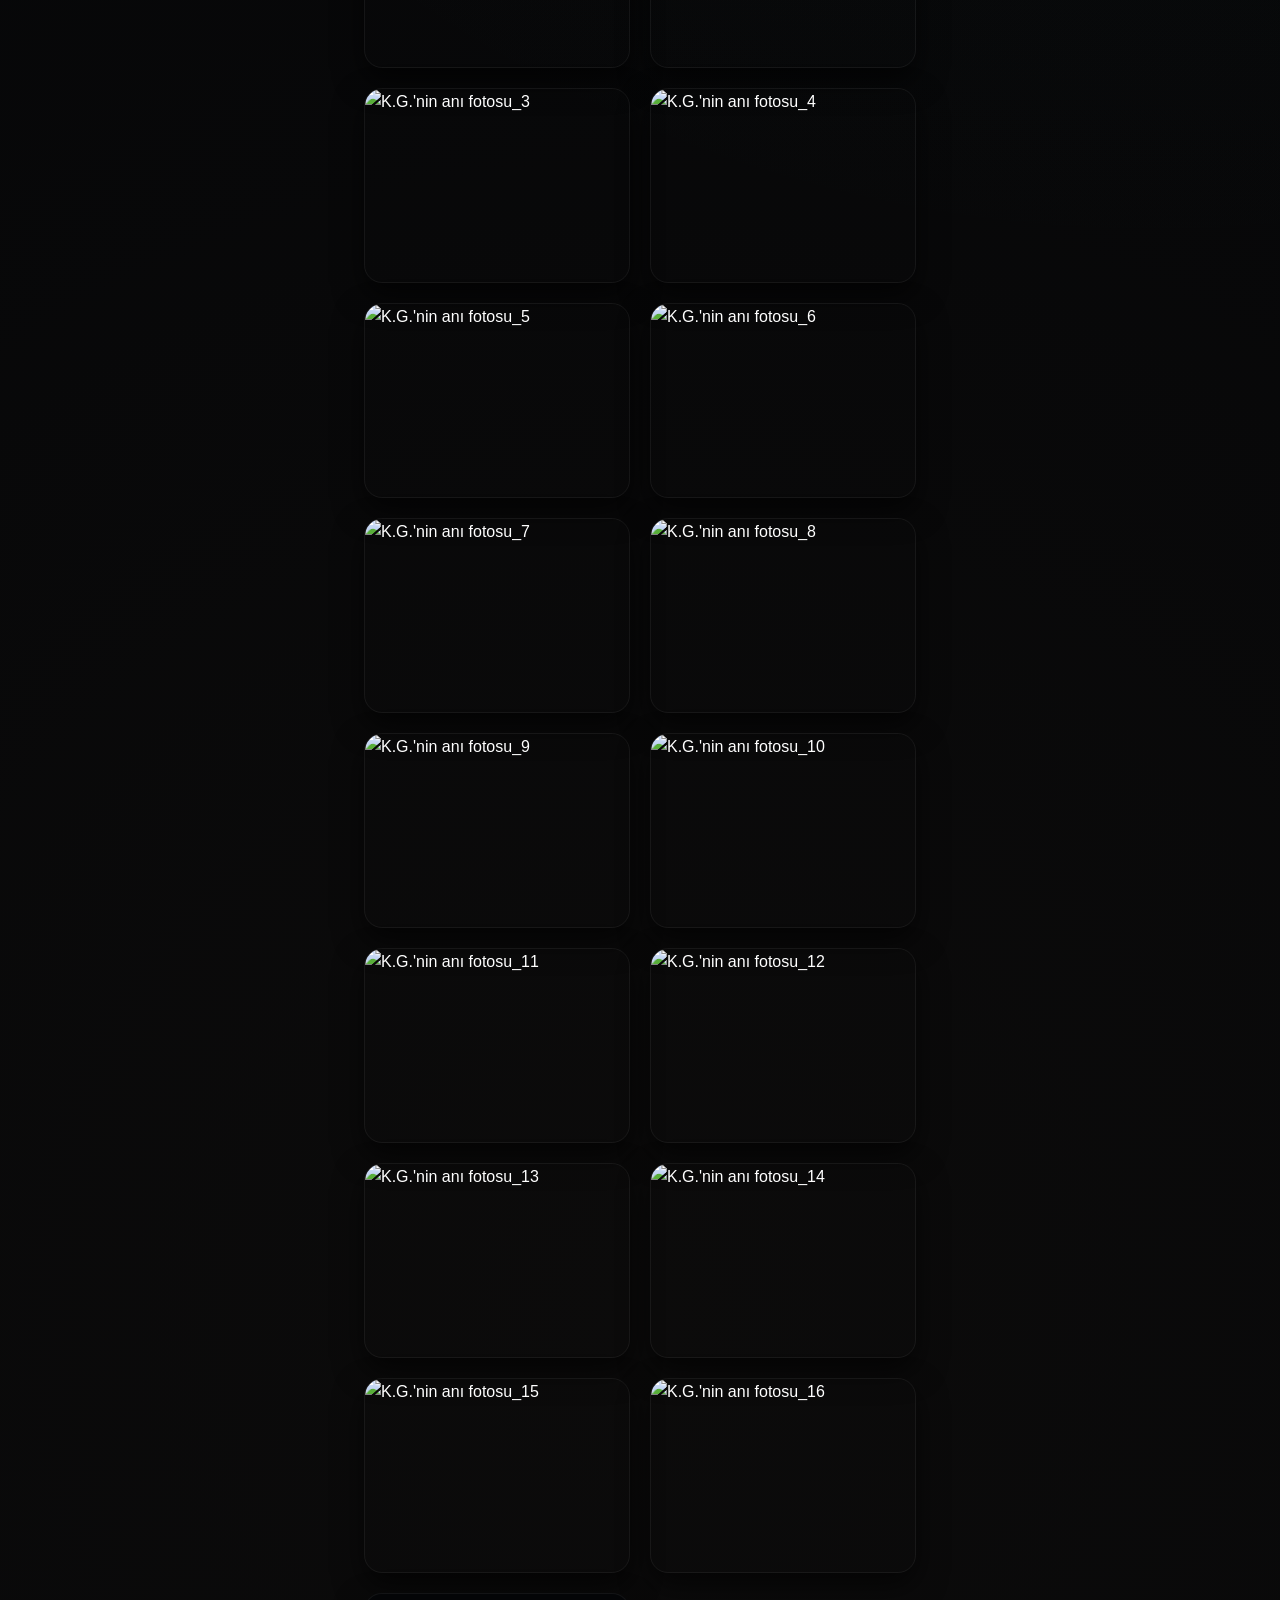
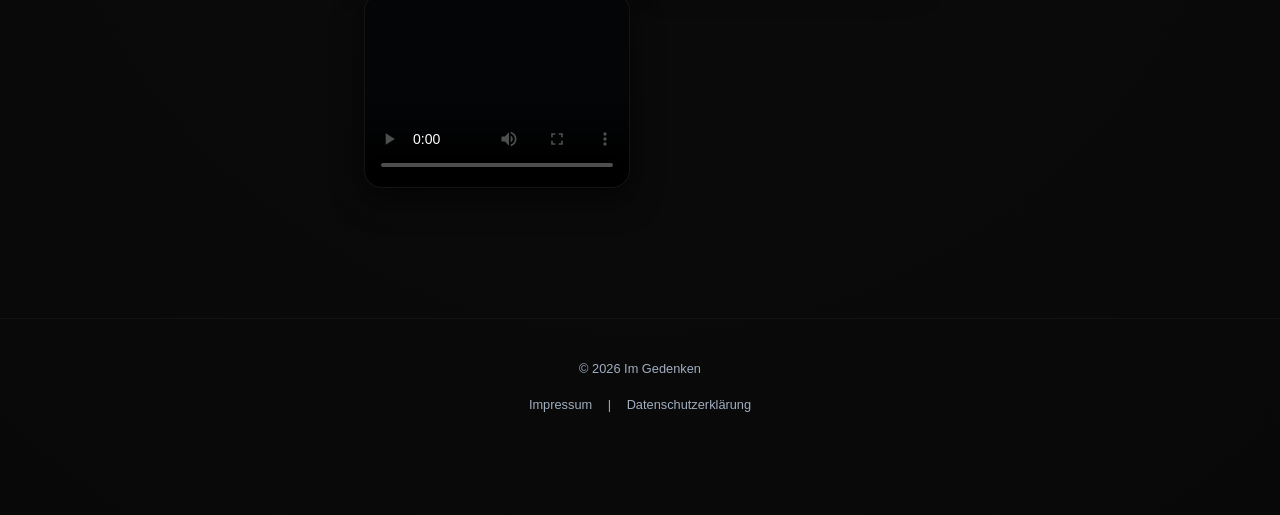
==== commit 944c842c: "Add files via upload" ====
--- a/gedenken_kg_0203gogu/index.html
+++ b/gedenken_kg_0203gogu/index.html
@@ -10,6 +10,13 @@
         .auto-style1 {
             object-fit: cover;
         }
+    .auto-style2 {
+		font-size: 0.95rem;
+		color: var(--cira-gold);
+		letter-spacing: 2.5px;
+		margin-bottom: 35px;
+		text-transform: uppercase;
+	}
     </style>
 </head>
 <body>
@@ -41,11 +48,12 @@
 
     <header class="memorial-header">
         <div class="profile-frame">
-            <img src="Bilder/baba_BW.jpg" alt="K.G.'nin siyah beyaz portre fotoğrafı" class="auto-style1" height="150" width="160">
+            <img src="Bilder/KG_13.jpg" alt="K.G.'nin siyah beyaz portre fotoğrafı" class="auto-style1" height="150" width="160">
         </div>
-        <h1>K<span lang="de">AMIL </span>G<span lang="de">ÜNEL</span></h1>
-		<p><span lang="de">Gogunun Velisi</span></p>
-        <p class="dates" aria-label="Yaşam tarihleri: 1931 ile 2025 arası">1931 – 2025</p>
+        <h1><span lang="de">KAMIL GÜNEL</span></h1>
+		<p><span lang="de"><strong>Gogunun Velisi</strong></span></p>
+        <p class="auto-style2" aria-label="Yaşam tarihleri: 1931 ile 2025 arası">
+		<strong>1931 – 2025</strong></p>
 
             <!-- HIERHER VERSCHOBEN: Grafik sitzt jetzt mit in der dunklen Box -->
             <div class="baqlama-3d-frame" aria-hidden="true" style="margin: 20px auto;">
@@ -141,7 +149,7 @@
             <p class="quote-text sub">Ruhu şad, devri daim, mekânı gönüllerimiz olsun.</p>
             <div class="quote-divider-line" aria-hidden="true"></div>
             <div class="quote-footer-wrapper">
-                <span class="quote-footer">Çıramız aşk ile yansın...</span>
+                <span class="quote-footer"><strong>Çıramız aşk ile yansın</strong>...</span>
                 
                 <!-- Kerzen sind rein visuell -->
                 <div class="triple-cira-container" aria-hidden="true">
@@ -179,7 +187,7 @@
                     <div class="timeline-year">Dünyaya Mihman Oluş (Hakk Kapısı)</div>
                     <div class="timeline-content">
                         <h3></h3>
-                        <p>1931 yılında dünyaya gözlerini açtı. Hayata adım attığı ilk andan itibaren doğanın, insanın ve hakikatin izinde bir ömür sürdü.</p>
+                        <p>1931 yılında dünyaya gözlerini açtı. Hayata adım attığı ilk andan itibaren doğanın, insanın ve hakikatın izinde bir ömür sürdü.</p>
                     </div>
                 </div>
                 
@@ -189,7 +197,8 @@
                     <div class="timeline-year">Emek, İlim ve Yaşam Mücadelesi</div>
                     <div class="timeline-content">
                         <h3></h3>
-                        <p>Çocuk yaşta yetim kalıp zorlu şartlar altında büyüdü. Takvimler 1965’li yılları gösterdiğinde, ekmek parasını kazanmak ve ailesine destek olmak için gurbet yollarına düştü. Genç yaşta Almanya’ya adım attı; gurbetin o ilk çetin, ilk yabancı günlerini onuruyla göğüsledi. Bir dönem memleketine dönse de helal lokma kazanma mücadelesi onu yeniden yollara düşürdü ve ömrünün büyük bir kısmı sıla ile Almanya gurbeti arasında mekik dokuyarak geçti. Gençlik yılları, bu gurbet elin tüm zorluklarına rağmen dürüstlük ve alın teri dökme gayretiyle aktı. "İlimden gidilmeyen yolun sonu karanlıktır" düsturunu rehber edinerek, hem çalıştı hem de hayatın acılarına karşı sabırla ve rızalıkla direndi.</p>
+                        <p>Çocuk yaşta yetim kalıp zorlu şartlar altında büyüdü. Takvim 1965’li yılları gösterdiğinde, ekmek parasını kazanmak ve ailesine destek olmak için gurbet yollarına düştü. Almanya’ya adım attı; gurbetin o ilk çetin 
+						günlerini onuruyla göğüsledi. Bir dönem memleketine dönse de helal lokma kazanma mücadelesi onu yeniden yollara düşürdü ve ömrünün büyük bir kısmı sıla ile Almanya gurbeti arasında mekik dokuyarak geçti. Gurbet elinin tüm zorluklarına rağmen dürüstlük ve alın teri dökme gayretiyle aktı. "İlimden gidilmeyen yolun sonu karanlıktır" düsturunu rehber edinerek, hem çalıştı hem de hayatın acılarına karşı sabırla ve rızalıkla direndi.</p>
                     </div>
                 </div>
 
@@ -199,7 +208,8 @@
                     <div class="timeline-year">İkrar, Yuva ve Can Yoldaşlığı</div>
                     <div class="timeline-content">
                         <h3></h3>
-                        <p>Hak-Muhammed-Ali aşkına, iki cihanda ayrılmamak üzere Senem Can ile kutsal evlilik ikrarı verdi; eşiyle özünü bir, sözünü bir eyleyip, rıza kapısında kurdukları yuvayı Yol’un ve erkanın sancağı altında mihman eyledi. Bu rıza kapısında kurdukları yuva, üç evlat ile bereketlendi <span lang="de">ve dört torun sahibi oldu</span>. "Dört Kapı Kırk Makam" eşiğinden geçerek, Şah-ı Merdan Ali und Hacı Bektaş-ı Velî’nin kutsal müsahiplik ikrarıyla Yol'a baş koydu; musahibiyle malı mala, canı cana katıp, Hak meydanında ölmezden önce ölenlerden oldu. Ömrü boyunca ailesine, musahibine ve cümle canlara her daim bir Hızır gibi yetişmeye çalıştı; sofrasını, lokmasını und gönlünü herkese açtı.</p>
+                        <p>Hak-Muhammed-Ali aşkına, iki cihanda ayrılmamak üzere Senem Can ile kutsal evlilik ikrarı verdi; eşiyle özünü bir, sözünü bir eyleyip, rıza kapısında kurdukları yuvayı Yol’un ve erkanın sancağı altında mihman eyledi. Bu rıza kapısında kurdukları yuva, üç evlat ile bereketlendi ve dört torun sahibi oldu. "Dört Kapı Kırk Makam" eşiğinden geçerek, Şah-ı Merdan Ali und Hacı Bektaş-ı Velî’nin kutsal müsahiplik ikrarıyla Yol'a baş koydu; musahibiyle malı mala, canı cana katıp, Hak meydanında ölmezden önce ölenlerden oldu. Ömrü boyunca ailesine, musahibine ve cümle canlara her daim bir Hızır gibi yetişmeye çalıştı; sofrasını, lokmasını 
+						<span lang="de">ve</span> gönlünü herkese açtı.</p>
                     </div>
                 </div>
                 
@@ -209,7 +219,7 @@
                     <div class="timeline-year">Gönül Köprüleri ve Bilgelik</div>
                     <div class="timeline-content">
                         <h3></h3>
-                        <p>Yaşı ilerledikçe ailesinin çınarı, çevresinin akıl hocası oldu. Sazının teline, sözünün özüne sadık kalarak barışı, hoşgörüyü ve birliği savundu. Geriye kırılmaz gönül köprüleri und saygıyla anılacak bir isim bıraktı.</p>
+                        <p>Yaşı ilerledikçe ailesinin çınarı, çevresinin akıl hocası oldu. Sazının teline, sözünün özüne sadık kalarak barışı, hoşgörüyü ve birliği savundu. Geriye kırılmaz gönül köprüleri ve saygıyla anılacak bir isim bıraktı.</p>
                     </div>
                 </div>
 
@@ -234,16 +244,36 @@
         </div>
 
         <section class="section" aria-labelledby="gallery-heading">
-            <h2 id="gallery-heading">Unutulmaz Anlar</h2>
+            <h2 id="gallery-heading">Unutulmaz Anılar</h2>
             <div class="gallery">
-               <img src="Bilder/baba_BW.jpg" alt="K.G.'nin portrait fotoğrafı" width="300" height="260" onclick="openLightbox(this.src)" role="button" tabindex="0" loading="lazy">
-                <img src="Bilder/baba_1.jpg" alt="K.G.'nin bir diğer anı fotoğrafı" width="300" height="260" onclick="openLightbox(this.src)" role="button" tabindex="0" loading="lazy">
-                <img src="Bilder/baba_2.jpg" alt="K.G.'nin bir diğer anı fotoğrafı" width="300" height="260" onclick="openLightbox(this.src)" role="button" tabindex="0" loading="lazy">
-                <img src="Bilder/baba_3.jpg" alt="K.G.'nin bir diğer anı fotoğrafı" width="300" height="260" onclick="openLightbox(this.src)" role="button" tabindex="0" loading="lazy">
-                <img src="Bilder/baba_4.jpg" alt="K.G.'nin bir diğer anı fotoğrafı" width="300" height="260" onclick="openLightbox(this.src)" role="button" tabindex="0" loading="lazy">
-                <img src="Bilder/baba_5.jpg" alt="K.G.'nin bir diğer anı fotoğrafı" width="300" height="260" onclick="openLightbox(this.src)" role="button" tabindex="0" loading="lazy" style="height: 195px">
+                <img src="Bilder/KG_1.jpg" alt="K.G.'nin anı fotosu_1" width="300" height="260" onclick="openLightbox(this.src)" role="button" tabindex="0" loading="lazy">
+                <img src="Bilder/KG_2.jpg" alt="K.G.'nin anı fotosu_2" width="300" height="260" onclick="openLightbox(this.src)" role="button" tabindex="0" loading="lazy">
+                <img src="Bilder/KG_3.jpg" alt="K.G.'nin anı fotosu_3" width="300" height="260" onclick="openLightbox(this.src)" role="button" tabindex="0" loading="lazy">
+                <img src="Bilder/KG_4.jpg" alt="K.G.'nin anı fotosu_4" width="300" height="260" onclick="openLightbox(this.src)" role="button" tabindex="0" loading="lazy">
+                <img src="Bilder/KG_5.jpg" alt="K.G.'nin anı fotosu_5" width="300" height="260" onclick="openLightbox(this.src)" role="button" tabindex="0" loading="lazy">
+                <img src="Bilder/KG_6.jpg" alt="K.G.'nin anı fotosu_6" width="300" height="260" onclick="openLightbox(this.src)" role="button" tabindex="0" loading="lazy">
+                <img src="Bilder/KG_7.jpg" alt="K.G.'nin anı fotosu_7" width="300" height="260" onclick="openLightbox(this.src)" role="button" tabindex="0" loading="lazy">
+                <img src="Bilder/KG_8.jpg" alt="K.G.'nin anı fotosu_8" width="300" height="260" onclick="openLightbox(this.src)" role="button" tabindex="0" loading="lazy">
+                <img src="Bilder/KG_9.jpg" alt="K.G.'nin anı fotosu_9" width="300" height="260" onclick="openLightbox(this.src)" role="button" tabindex="0" loading="lazy">
+                <img src="Bilder/KG_10.jpg" alt="K.G.'nin anı fotosu_10" width="300" height="260" onclick="openLightbox(this.src)" role="button" tabindex="0" loading="lazy">
+                <img src="Bilder/KG_11.jpg" alt="K.G.'nin anı fotosu_11" width="300" height="260" onclick="openLightbox(this.src)" role="button" tabindex="0" loading="lazy">
+                <img src="Bilder/KG_12.jpg" alt="K.G.'nin anı fotosu_12" width="300" height="260" onclick="openLightbox(this.src)" role="button" tabindex="0" loading="lazy">
+                <img src="Bilder/KG_13.jpg" alt="K.G.'nin anı fotosu_13" width="300" height="260" onclick="openLightbox(this.src)" role="button" tabindex="0" loading="lazy">
+                <img src="Bilder/KG_14.jpg" alt="K.G.'nin anı fotosu_14" width="300" height="260" onclick="openLightbox(this.src)" role="button" tabindex="0" loading="lazy">
+                <img src="Bilder/KG_15.jpg" alt="K.G.'nin anı fotosu_15" width="300" height="260" onclick="openLightbox(this.src)" role="button" tabindex="0" loading="lazy">
+                <img src="Bilder/KG_16.jpg" alt="K.G.'nin anı fotosu_16" width="300" height="260" onclick="openLightbox(this.src)" role="button" tabindex="0" loading="lazy">
+			 <!-- HIER IST DEIN VIDEO DIREKT NEBEN DEN BILDERN: -->
+                <video class="gallery-video" controls poster="Bilder/video_1.jpg" playsinline preload="metadata">
+                    <source src="Bilder/video_1.mp4" type="video/mp4">
+                    Tarayıcınız video oynatmayı desteklemiyor.
+                </video>
+                 
+    
             </div>
         </section>
+        
+        
+        
     </main>
 
     <!-- Lightbox für die Galeriebilder -->
--- a/gedenken_kg_0203gogu/style.css
+++ b/gedenken_kg_0203gogu/style.css
@@ -448,4 +448,35 @@
     .memorial-header {
         padding-top: 120px;
     }
+}
+
+/* ==========================================================================
+   MEMORIAL VIDEO INTEGRATION (Nahtlos im Galerie-Grid)
+   ========================================================================== */
+.gallery-video {
+    width: 100%;
+    height: 195px;                     /* Erzwingt exakt dieselbe Höhe wie die Bilder */
+    max-height: 195px;                 /* Rigorose Sperre gegen das Aufblähen */
+    aspect-ratio: 300 / 260;           /* Gibt dem Video genau das Format deiner Bilder */
+    object-fit: cover;                 /* Schneidet das Video sauber zu, statt es zu zerren */
+    border-radius: 18px;               /* Identischer Eckenradius zu deinen Bildern */
+    cursor: pointer;
+    border: 1px solid var(--border-fixed);
+    box-shadow: 0 12px 30px rgba(0,0,0,0.6);
+    background-color: var(--bg-deep);  
+    transition: all 0.4s cubic-bezier(0.16, 1, 0.3, 1); 
+    outline: none;
+}
+/* Identischer Hover-Effekt wie bei deinen Bildern (leichtes Anheben und rötliches Glühen) */
+.gallery-video:hover {
+    transform: translateY(-6px) scale(1.04);
+    z-index: 2;
+    box-shadow: 0 25px 45px rgba(0, 0, 0, 0.8), 0 0 20px rgba(211, 47, 47, 0.2);
+    border-color: rgba(211, 47, 47, 0.4);
+}
+
+/* Barrierefreie Tastatur-Fokussierung für Barrierefreiheit */
+.gallery-video:focus {
+    border-color: var(--cira-gold);
+    box-shadow: 0 0 15px var(--cira-gold);
 }
